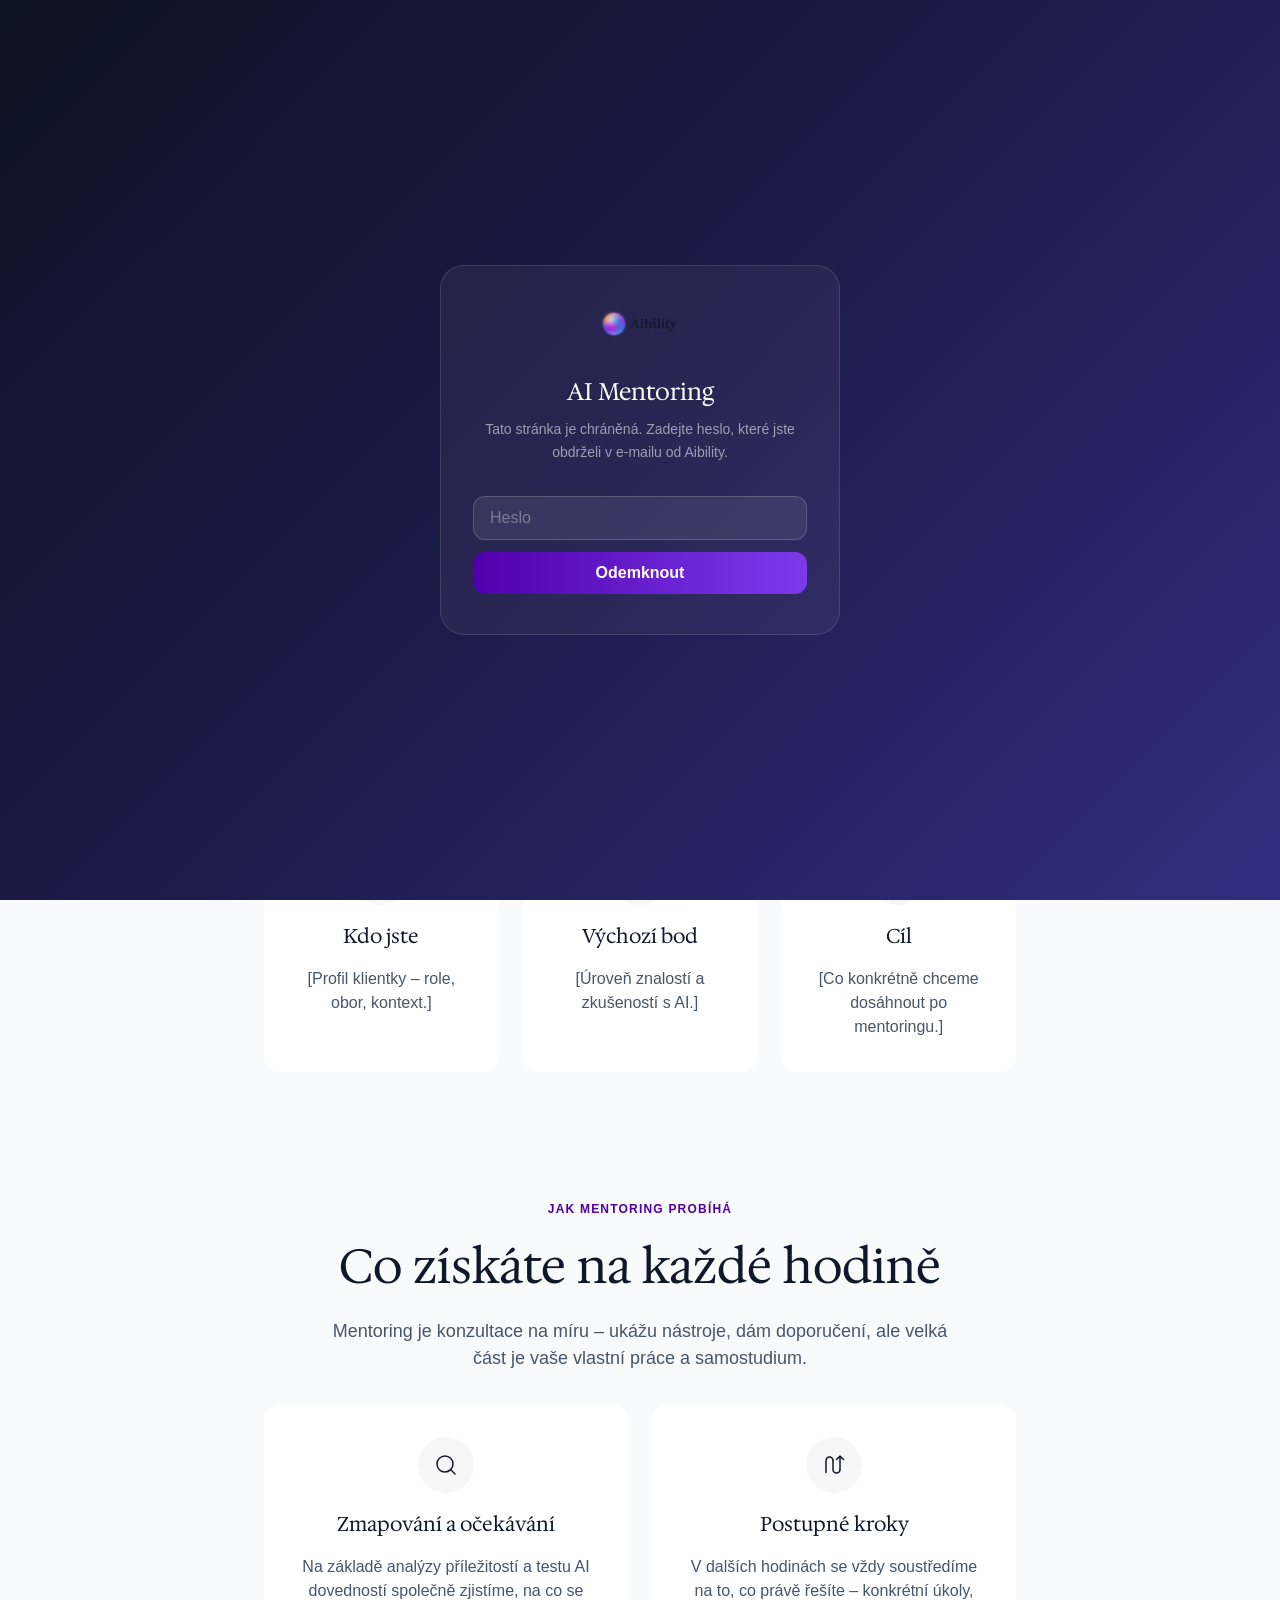
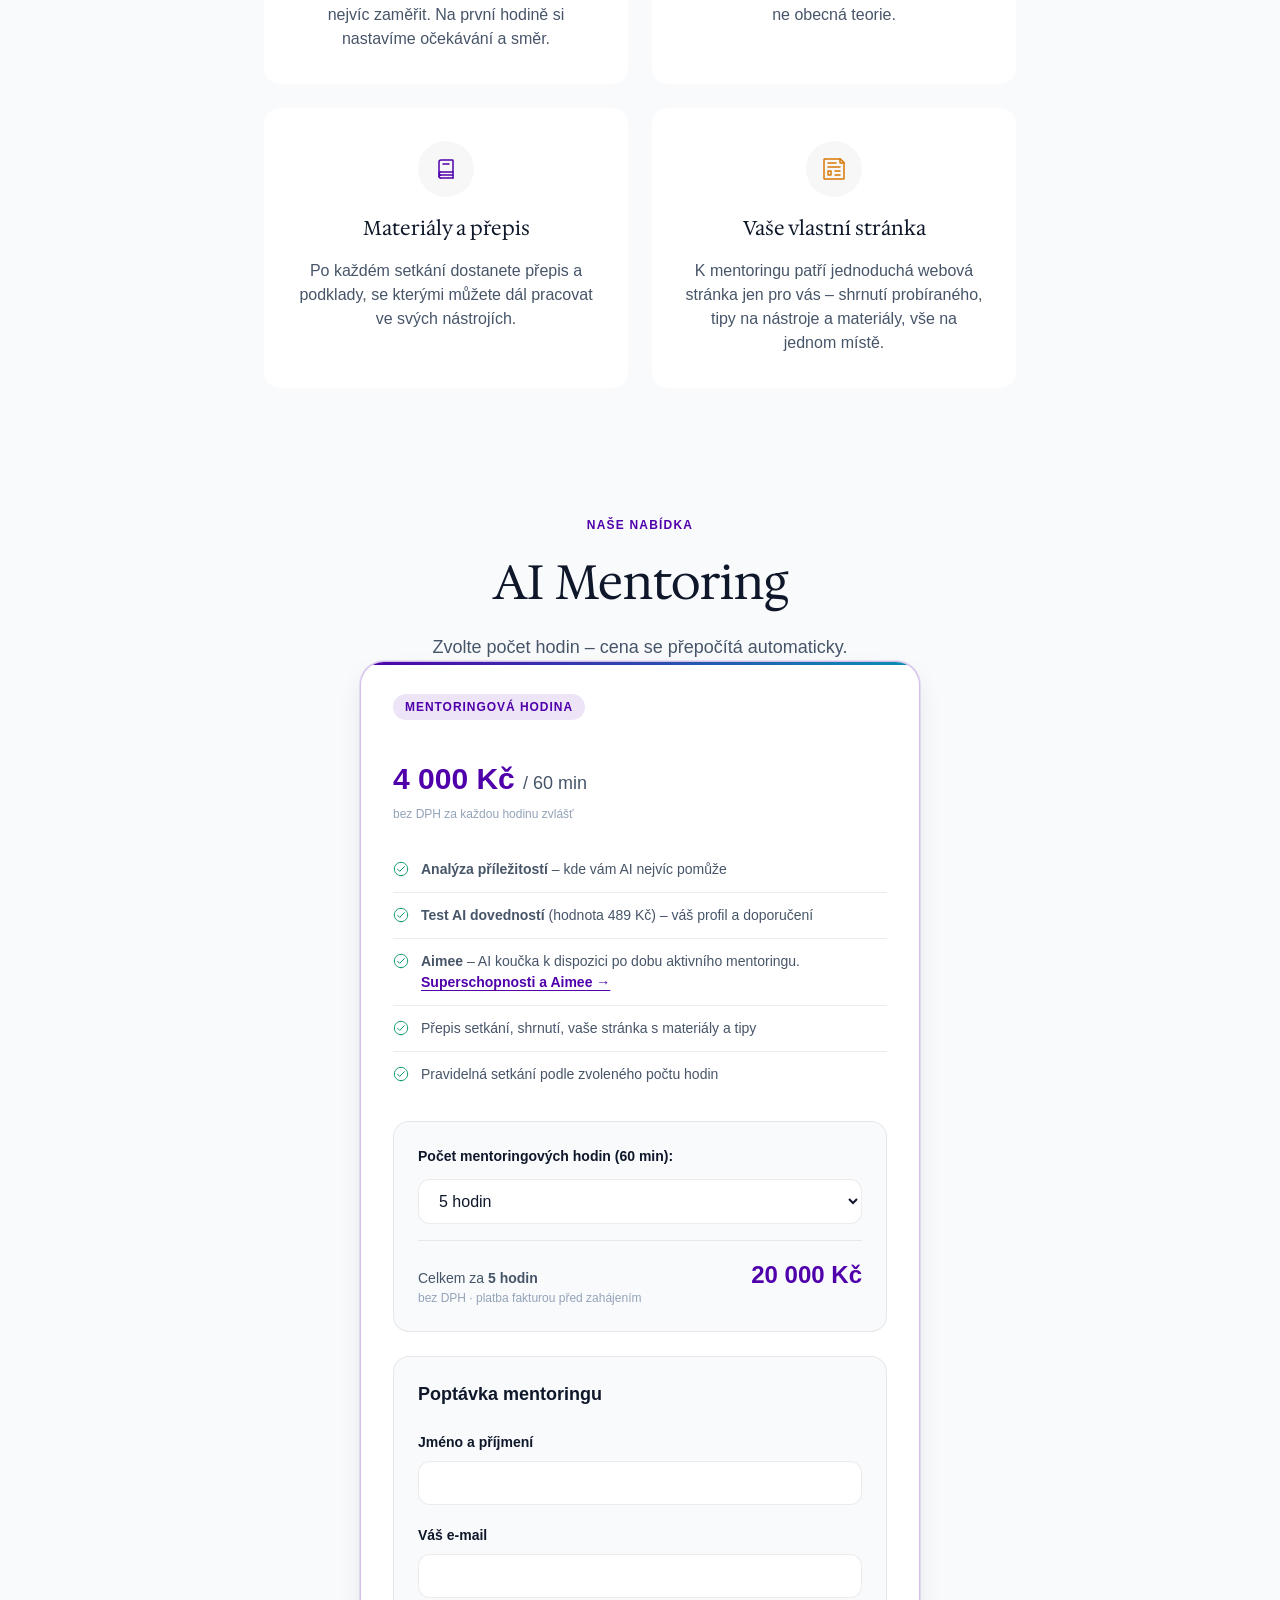
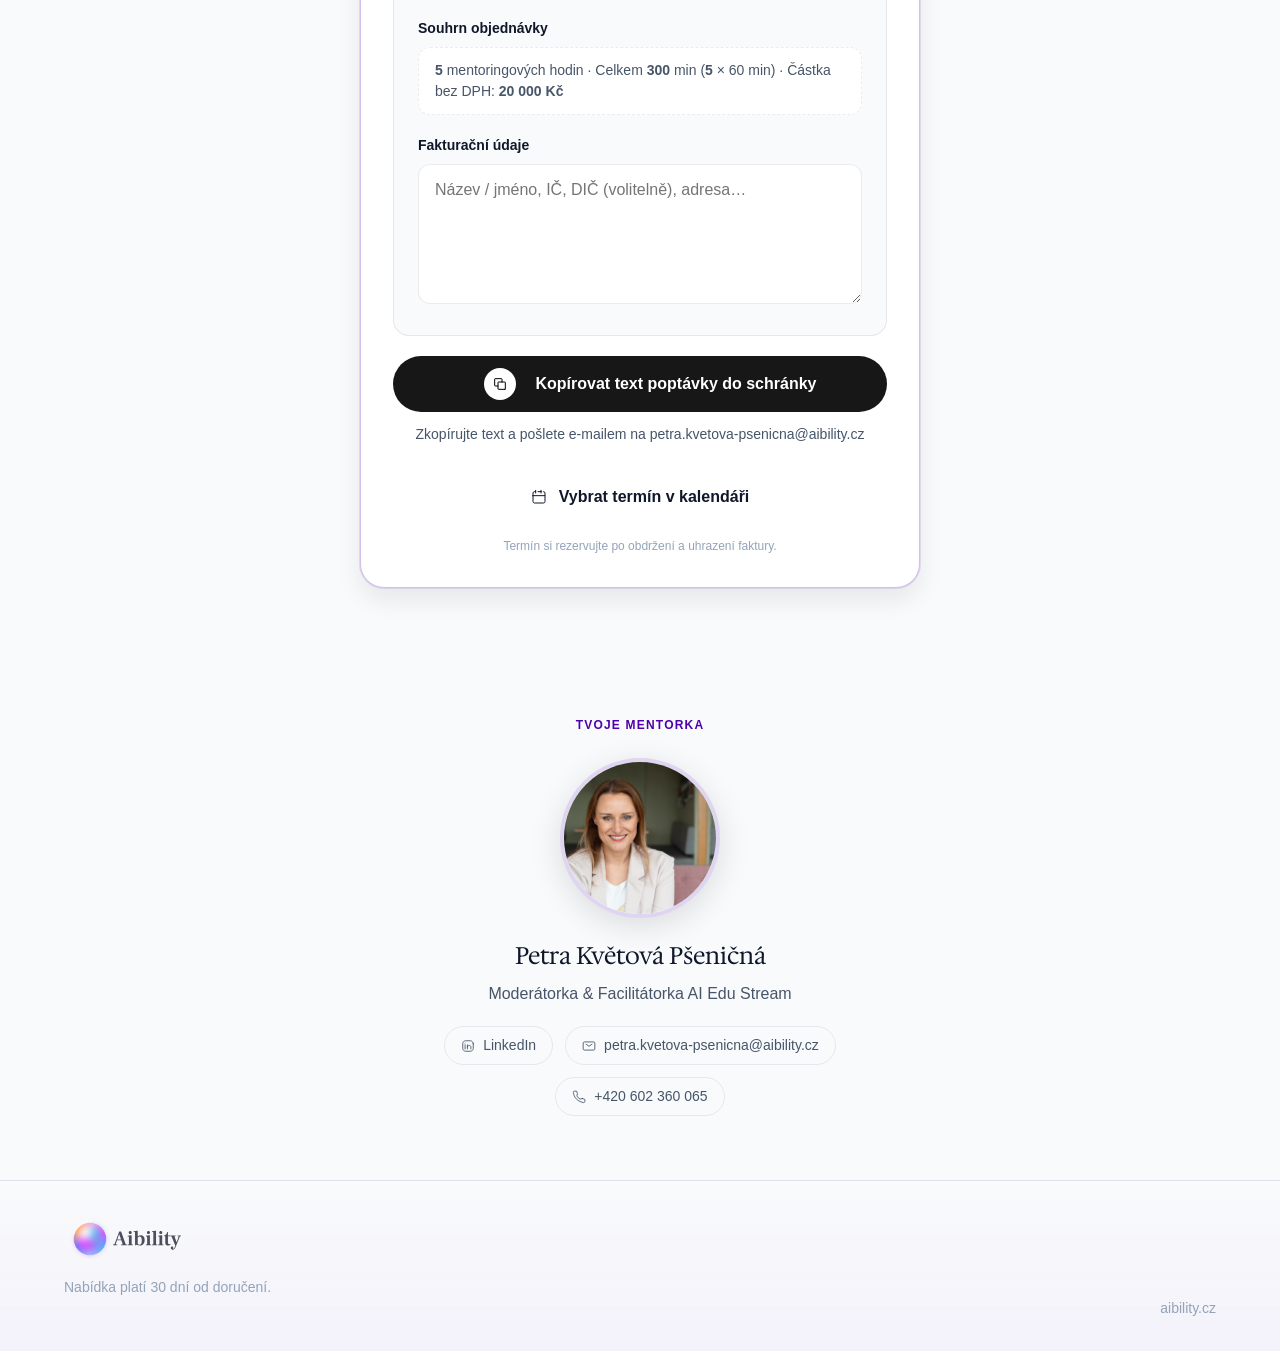
==== vzor/index.html @ eb0f7f32 "nabidka: vzor (test) Made-with: Cursor" ====
<!DOCTYPE html>
<html lang="cs">
<head>
    <meta charset="UTF-8" />
    <meta name="viewport" content="width=device-width, initial-scale=1.0" />
    <!-- ═══════════════════════════════════════════════════════════
         VZOR: Změň níže jméno klientky a popis
         ═══════════════════════════════════════════════════════════ -->
    <title>AI Mentoring – nabídka pro [Jméno klientky] | Aibility</title>
    <meta name="description" content="Osobní nabídka AI mentoringu pro [Jméno klientky] od Aibility." />
    <meta name="robots" content="noindex, nofollow" />
    <meta name="theme-color" content="#0B1221" />

    <link rel="icon" type="image/png" href="favicon.png" sizes="32x32" />
    <link rel="icon" href="favicon.ico" sizes="16x16" />

    <link href="https://fonts.googleapis.com/css2?family=Google+Sans+Flex:wght@400;500;600;700;800&family=Hedvig+Letters+Serif:opsz@12..24&display=swap" rel="stylesheet" media="print" onload="this.media='all'" />
    <noscript>
        <link href="https://fonts.googleapis.com/css2?family=Google+Sans+Flex:wght@400;500;600;700;800&family=Hedvig+Letters+Serif:opsz@12..24&display=swap" rel="stylesheet" />
    </noscript>

    <link rel="stylesheet" href="css/styles.css" />
    <link rel="stylesheet" href="css/iconoir.css" />

    <style>
        /* ── Password overlay ─────────────────────────────────── */
        #password-overlay {
            position: fixed;
            inset: 0;
            z-index: 9999;
            background: linear-gradient(135deg, #0B1221 0%, #1E1B4B 50%, #312E81 100%);
            display: none;
            align-items: center;
            justify-content: center;
            transition: opacity 0.3s ease;
        }
        .pw-box {
            background: rgba(255,255,255,0.05);
            border: 1px solid rgba(255,255,255,0.12);
            border-radius: var(--radius-2xl);
            padding: var(--space-10) var(--space-8);
            max-width: 400px;
            width: 90%;
            text-align: center;
        }
        .pw-logo {
            display: block;
            height: 36px;
            width: auto;
            margin: 0 auto var(--space-8);
            opacity: 0.85;
        }
        .pw-title {
            font-family: var(--font-family-headings);
            font-size: var(--text-2xl);
            color: #fff;
            margin-bottom: var(--space-2);
        }
        .pw-subtitle {
            font-size: var(--text-sm);
            color: rgba(255,255,255,0.55);
            margin-bottom: var(--space-8);
            line-height: var(--leading-relaxed);
        }
        .pw-input {
            width: 100%;
            padding: var(--space-3) var(--space-4);
            border-radius: var(--radius-lg);
            border: 1px solid rgba(255,255,255,0.18);
            background: rgba(255,255,255,0.08);
            color: #fff;
            font-size: var(--text-base);
            font-family: var(--font-family);
            outline: none;
            margin-bottom: var(--space-3);
            box-sizing: border-box;
        }
        .pw-input:focus {
            border-color: rgba(124,58,237,0.7);
            background: rgba(255,255,255,0.11);
        }
        .pw-input::placeholder { color: rgba(255,255,255,0.35); }
        .pw-btn {
            width: 100%;
            padding: var(--space-3) var(--space-4);
            background: linear-gradient(90deg, #5000AB, #7C3AED);
            color: #fff;
            border: none;
            border-radius: var(--radius-lg);
            font-size: var(--text-base);
            font-weight: var(--font-semibold);
            font-family: var(--font-family);
            cursor: pointer;
            transition: opacity 0.2s;
        }
        .pw-btn:hover { opacity: 0.88; }
        .pw-btn:disabled { opacity: 0.5; cursor: not-allowed; }
        .pw-error {
            display: none;
            color: #F87171;
            font-size: var(--text-sm);
            margin-top: var(--space-3);
        }

        /* ── Hero ─────────────────────────────────────────────── */
        .hero--mentoring {
            background: linear-gradient(135deg, #0B1221 0%, #1E1B4B 50%, #312E81 100%);
            padding: var(--space-24) 0 var(--space-16);
            text-align: center;
            position: relative;
            overflow: hidden;
        }
        .hero--mentoring::before {
            content: '';
            position: absolute;
            width: 600px; height: 600px;
            background: radial-gradient(circle, rgba(80,0,171,0.15) 0%, transparent 70%);
            top: -200px; right: -100px;
            pointer-events: none;
        }
        .hero--mentoring::after {
            content: '';
            position: absolute;
            width: 400px; height: 400px;
            background: radial-gradient(circle, rgba(8,145,178,0.1) 0%, transparent 70%);
            bottom: -100px; left: -50px;
            pointer-events: none;
        }
        .hero--mentoring .hero__title {
            color: #fff;
            font-family: var(--font-family-headings);
            font-size: var(--headline-hero);
            line-height: var(--leading-tight);
            margin-bottom: var(--space-4);
        }
        .hero--mentoring .hero__subtitle {
            color: rgba(255,255,255,0.75);
            font-size: var(--text-xl);
            line-height: var(--leading-relaxed);
            max-width: 640px;
            margin: 0 auto var(--space-8);
        }

        /* ── Need card ────────────────────────────────────────── */
        .need-card {
            background: linear-gradient(135deg, rgba(80,0,171,0.06) 0%, rgba(8,145,178,0.06) 100%);
            border: 1px solid rgba(80,0,171,0.15);
            border-left: 4px solid #5000AB;
            border-radius: var(--radius-xl);
            padding: var(--space-6) var(--space-8);
            max-width: 740px;
            margin: 0 auto;
        }
        .need-card p {
            font-size: var(--text-lg);
            color: var(--color-text-secondary);
            line-height: var(--leading-relaxed);
        }

        /* ── Pricing ──────────────────────────────────────────── */
        .pricing-card {
            background: var(--color-bg-card);
            border: 1px solid var(--color-border);
            border-radius: var(--radius-2xl);
            padding: var(--space-8);
            max-width: 560px;
            margin: 0 auto;
            position: relative;
            overflow: hidden;
        }
        .pricing-card::before {
            content: '';
            position: absolute; top: 0; left: 0; right: 0; height: 3px;
            background: linear-gradient(90deg, #5000AB, #0891B2);
        }
        .pricing-card--featured {
            border-color: rgba(80,0,171,0.25);
            box-shadow: 0 0 0 1px rgba(80,0,171,0.1), var(--shadow-lg);
        }
        .pricing-badge {
            display: inline-block;
            font-size: var(--text-xs);
            font-weight: var(--font-semibold);
            text-transform: uppercase;
            letter-spacing: 0.08em;
            color: #5000AB;
            background: rgba(80,0,171,0.10);
            border-radius: var(--radius-full);
            padding: var(--space-1) var(--space-3);
            margin-bottom: var(--space-5);
        }
        .pricing-price-per {
            font-size: var(--text-3xl);
            font-weight: var(--font-extrabold);
            color: #5000AB;
            margin: var(--space-4) 0 var(--space-1);
        }
        .pricing-note {
            font-size: var(--text-xs);
            color: var(--color-text-tertiary);
            margin-bottom: var(--space-6);
        }
        .pricing-list {
            list-style: none;
            margin-bottom: var(--space-6);
        }
        .pricing-list li {
            display: flex;
            align-items: flex-start;
            gap: var(--space-3);
            padding: var(--space-3) 0;
            font-size: var(--text-sm);
            color: var(--color-text-secondary);
            border-bottom: 1px solid var(--color-border);
        }
        .pricing-list li:last-child { border-bottom: none; }
        .pricing-list li i {
            color: #059669;
            flex-shrink: 0;
            margin-top: 2px;
            font-size: 1rem;
        }

        /* ── Hours selector ───────────────────────────────────── */
        .hours-block {
            background: var(--color-bg-secondary);
            border: 1px solid var(--color-border);
            border-radius: var(--radius-xl);
            padding: var(--space-6);
            margin-bottom: var(--space-6);
        }
        .hours-block__label {
            font-size: var(--text-sm);
            font-weight: var(--font-semibold);
            color: var(--color-text-primary);
            margin-bottom: var(--space-3);
            display: block;
        }
        .hours-select {
            width: 100%;
            padding: var(--space-3) var(--space-4);
            border-radius: var(--radius-lg);
            border: 1px solid var(--color-border);
            background: var(--color-bg-card);
            color: var(--color-text-primary);
            font-size: var(--text-base);
            font-family: var(--font-family);
            margin-bottom: var(--space-4);
            cursor: pointer;
        }
        .hours-select:focus { outline: 2px solid #5000AB; outline-offset: 2px; }
        .total-row {
            display: flex;
            justify-content: space-between;
            align-items: baseline;
            border-top: 1px solid var(--color-border);
            padding-top: var(--space-4);
        }
        .total-label {
            font-size: var(--text-sm);
            color: var(--color-text-secondary);
        }
        .total-value {
            font-size: var(--text-2xl);
            font-weight: var(--font-extrabold);
            color: #5000AB;
        }
        .total-note {
            font-size: var(--text-xs);
            color: var(--color-text-tertiary);
            text-align: right;
        }

        /* ── Order steps ──────────────────────────────────────── */
        .order-steps {
            font-size: var(--text-sm);
            color: var(--color-text-secondary);
            line-height: var(--leading-relaxed);
            margin-bottom: var(--space-6);
            padding-left: var(--space-5);
        }
        .order-steps li { margin-bottom: var(--space-2); }

        .pricing-list__text {
            flex: 1;
            min-width: 0;
        }
        .pricing-list__text a {
            color: #5000AB;
            font-weight: var(--font-semibold);
            text-decoration: underline;
            text-underline-offset: 3px;
            white-space: nowrap;
        }
        .pricing-list__text a:hover {
            color: var(--color-accent-primary);
        }
        @media (max-width: 480px) {
            .pricing-list__text a { white-space: normal; }
        }

        /* ── CTA row ──────────────────────────────────────────── */
        .cta-row {
            display: flex;
            flex-direction: column;
            gap: var(--space-3);
        }

        /* ── Mentor ───────────────────────────────────────────── */
        .mentor-wrap {
            max-width: 560px;
            margin: 0 auto;
            text-align: center;
        }
        .mentor-photo {
            display: block;
            width: 160px; height: 160px;
            border-radius: 50%;
            object-fit: cover;
            border: 4px solid rgba(80,0,171,0.15);
            box-shadow: 0 8px 32px rgba(0,0,0,0.12);
            margin: 0 auto var(--space-5);
        }
        .mentor-name {
            font-size: var(--text-2xl);
            color: var(--color-text-primary);
            margin-bottom: var(--space-2);
        }
        .mentor-role {
            font-size: var(--text-base);
            color: var(--color-text-secondary);
            margin-bottom: var(--space-5);
        }
        .mentor-links {
            display: flex;
            flex-wrap: wrap;
            gap: var(--space-3);
            justify-content: center;
        }
        .mentor-link {
            display: inline-flex;
            align-items: center;
            gap: var(--space-2);
            font-size: var(--text-sm);
            color: var(--color-text-secondary);
            text-decoration: none;
            padding: var(--space-2) var(--space-4);
            border: 1px solid var(--color-border);
            border-radius: var(--radius-full);
            transition: border-color 0.2s, color 0.2s;
        }
        .mentor-link:hover {
            border-color: #5000AB;
            color: #5000AB;
        }

        /* ── Hero CTA (čitelný na tmavém pozadí – nebílý text na bílé) ── */
        .btn-hero-nabidka {
            display: inline-flex;
            align-items: center;
            justify-content: center;
            gap: var(--space-2);
            margin-top: var(--space-2);
            padding: 12px 28px 12px 28px;
            min-height: 48px;
            font-weight: var(--font-semibold);
            font-family: var(--font-family);
            font-size: var(--text-base);
            border-radius: var(--radius-full);
            text-decoration: none;
            color: #0B1221 !important;
            background: #fff;
            border: 2px solid rgba(255,255,255,0.95);
            box-shadow: 0 4px 24px rgba(0,0,0,0.15);
            transition: transform var(--transition-base), box-shadow var(--transition-base), background var(--transition-base);
        }
        .btn-hero-nabidka:hover {
            transform: translateY(-2px);
            background: rgba(255,255,255,0.92);
            color: #0B1221 !important;
            box-shadow: 0 8px 28px rgba(0,0,0,0.2);
        }
        .btn-hero-nabidka .btn__icon {
            color: #0B1221;
        }

        .section__description--tight {
            max-width: 42rem;
            margin-left: auto;
            margin-right: auto;
        }
        .section__description--tight a[href^="mailto:"] {
            color: var(--color-accent-primary);
            font-weight: var(--font-semibold);
            text-decoration: underline;
            text-underline-offset: 3px;
            word-break: break-all;
        }

        /* ── Formulář poptávky ────────────────────────────────── */
        .poptavka-form {
            text-align: left;
            margin-bottom: var(--space-6);
        }
        .poptavka-form__inner {
            border: 1px solid var(--color-border);
            border-radius: var(--radius-xl);
            padding: var(--space-6);
            background: var(--color-bg-secondary);
        }
        .poptavka-form__title {
            font-size: var(--text-lg);
            font-weight: var(--font-semibold);
            color: var(--color-text-primary);
            margin: 0 0 var(--space-6) 0;
            padding: 0;
            font-family: var(--font-family);
        }
        .poptavka-field {
            margin-bottom: var(--space-5);
        }
        .poptavka-field:last-of-type { margin-bottom: 0; }
        .poptavka-field label {
            display: block;
            font-size: var(--text-sm);
            font-weight: var(--font-semibold);
            color: var(--color-text-primary);
            margin-bottom: var(--space-2);
        }
        .poptavka-field .poptavka-hint {
            font-size: var(--text-xs);
            font-weight: var(--font-normal);
            color: var(--color-text-tertiary);
            margin-top: var(--space-1);
        }
        .poptavka-field input[type="text"],
        .poptavka-field input[type="email"],
        .poptavka-field textarea {
            width: 100%;
            max-width: 100%;
            box-sizing: border-box;
            padding: var(--space-3) var(--space-4);
            border-radius: var(--radius-lg);
            border: 1px solid var(--color-border);
            background: var(--color-bg-card);
            color: var(--color-text-primary);
            font-size: var(--text-base);
            font-family: var(--font-family);
        }
        .poptavka-field textarea {
            min-height: 140px;
            resize: vertical;
            line-height: var(--leading-relaxed);
        }
        .poptavka-field input:focus,
        .poptavka-field textarea:focus {
            outline: 2px solid rgba(80, 0, 171, 0.35);
            outline-offset: 2px;
        }
        .poptavka-readonly {
            font-size: var(--text-sm);
            color: var(--color-text-secondary);
            padding: var(--space-3) var(--space-4);
            background: var(--color-bg-card);
            border-radius: var(--radius-lg);
            border: 1px dashed var(--color-border);
        }
        .poptavka-status {
            display: none;
            margin-top: var(--space-5);
            padding: var(--space-5);
            border-radius: var(--radius-lg);
            font-size: var(--text-sm);
            line-height: var(--leading-relaxed);
        }
        .poptavka-status--ok {
            display: block;
            background: rgba(5, 150, 105, 0.1);
            border: 1px solid rgba(5, 150, 105, 0.35);
            color: var(--color-text-primary);
        }
        .poptavka-status--err {
            display: block;
            background: rgba(220, 38, 38, 0.08);
            border: 1px solid rgba(220, 38, 38, 0.3);
            color: var(--color-text-primary);
        }
        .poptavka-alt {
            margin-top: var(--space-6);
            padding: var(--space-4);
            border-radius: var(--radius-lg);
            border: 1px solid var(--color-border);
            background: var(--color-bg-secondary);
        }
        .poptavka-alt summary {
            cursor: pointer;
            font-size: var(--text-sm);
            font-weight: var(--font-semibold);
            color: var(--color-text-secondary);
        }
        .poptavka-alt[open] summary {
            margin-bottom: var(--space-4);
        }
        a.poptavka-mailto-btn {
            display: inline-flex;
            align-items: center;
            text-decoration: none;
            box-sizing: border-box;
        }

        /* ── Responsive hero headline ─────────────────────────── */
        @media (min-width: 768px) {
            .hero--mentoring .hero__title {
                font-size: clamp(2rem, 4vw, 3rem);
            }
        }
    </style>
</head>
<body>

<!-- ════════════════════════════════════════════════════════════════
     PASSWORD OVERLAY
     ════════════════════════════════════════════════════════════════ -->
<div id="password-overlay" aria-modal="true" role="dialog" aria-labelledby="pw-title-text">
    <div class="pw-box">
        <img src="assets/logo/Aibility_logo_vector.svg" alt="Aibility" class="pw-logo" />
        <h1 class="pw-title" id="pw-title-text">AI Mentoring</h1>
        <p class="pw-subtitle">Tato stránka je chráněná. Zadejte heslo, které jste obdrželi v&nbsp;e-mailu od Aibility.</p>
        <form id="password-form" novalidate>
            <input
                type="password"
                id="password-input"
                class="pw-input"
                placeholder="Heslo"
                autocomplete="current-password"
                required
            />
            <button type="submit" id="password-btn" class="pw-btn">Odemknout</button>
            <p id="password-error" class="pw-error" role="alert"></p>
        </form>
    </div>
</div>

<a href="#main-content" class="skip-link">Přejít na obsah</a>

<!-- ════════════════════════════════════════════════════════════════
     HEADER – vizuál jako Soňa Schwarzová
     ════════════════════════════════════════════════════════════════ -->
<header class="header" id="header">
    <div class="header__container container">
        <div class="header__left">
            <a href="https://aibility.cz" class="header__logo" target="_blank" rel="noopener" aria-label="Aibility – domovská stránka">
                <img src="assets/logo/Aibility_logo_vector.svg" alt="Aibility" class="header__logo-img" width="120" height="40" fetchpriority="high" />
            </a>
        </div>
        <nav class="header__nav" aria-label="Hlavní navigace">
            <ul class="header__nav-list">
                <li><a href="#potreby" class="header__nav-item">Co řešíme</a></li>
                <li><a href="#prubeh" class="header__nav-item">Průběh</a></li>
                <li><a href="#nabidka" class="header__nav-item">Nabídka</a></li>
                <li><a href="#mentorka" class="header__nav-item">Mentorka</a></li>
            </ul>
        </nav>
    </div>
</header>

<main id="main-content" tabindex="-1">

<!-- ════════════════════════════════════════════════════════════════
     HERO
     ════════════════════════════════════════════════════════════════ -->
<section class="hero--mentoring" id="hero">
    <div class="container" style="position: relative; z-index: 1;">
        <span class="badge badge--dark" style="margin-bottom: var(--space-4); display: inline-flex;">
            <i class="iconoir-calendar"></i>
            <!-- VZOR: Uprav datum → -->Osobní nabídka · [Měsíc Rok]
        </span>
        <!-- VZOR: Nahraď [Jméno klientky] → -->
        <h1 class="hero__title">AI Mentoring<br>pro [Jméno klientky]</h1>
        <!-- VZOR: Krátký claim podle situace klientky → -->
        <p class="hero__subtitle">
            Individuální průvodce světem AI – krok za krokem, vaším tempem, na&nbsp;vašich reálných úkolech.
        </p>
        <a href="#nabidka" class="btn-hero-nabidka">
            <i class="iconoir-arrow-down btn__icon"></i>
            Přejít k&nbsp;nabídce
        </a>
    </div>
</section>

<!-- ════════════════════════════════════════════════════════════════
     CO ŘEŠÍME
     ════════════════════════════════════════════════════════════════ -->
<section class="section" id="potreby">
    <div class="container" style="max-width: 800px;">
        <span class="section__eyebrow">Vaše situace</span>
        <h2 class="section__title">Co řešíme a&nbsp;na co se zaměříme</h2>

        <div class="need-card">
            <!-- VZOR: 2–3 věty o situaci klientky → -->
            <p>
                [Popis situace klientky – kde se nachází, co ji brzdí, proč mentoring dává smysl. 2–3 věty, konkrétně a bez keců.]
            </p>
        </div>

        <div class="cards-grid cards-grid--3" style="margin-top: var(--space-8);">
            <div class="feature-card">
                <div class="feature-card__icon feature-card__icon--purple">
                    <i class="iconoir-user-circle"></i>
                </div>
                <h3 class="feature-card__title">Kdo jste</h3>
                <!-- VZOR: → -->
                <p class="feature-card__description">[Profil klientky – role, obor, kontext.]</p>
            </div>
            <div class="feature-card">
                <div class="feature-card__icon feature-card__icon--teal">
                    <i class="iconoir-sparks"></i>
                </div>
                <h3 class="feature-card__title">Výchozí bod</h3>
                <!-- VZOR: → -->
                <p class="feature-card__description">[Úroveň znalostí a zkušeností s AI.]</p>
            </div>
            <div class="feature-card">
                <div class="feature-card__icon feature-card__icon--pink">
                    <i class="iconoir-target"></i>
                </div>
                <h3 class="feature-card__title">Cíl</h3>
                <!-- VZOR: → -->
                <p class="feature-card__description">[Co konkrétně chceme dosáhnout po mentoringu.]</p>
            </div>
        </div>
    </div>
</section>

<!-- ════════════════════════════════════════════════════════════════
     PRŮBĚH MENTORINGU
     ════════════════════════════════════════════════════════════════ -->
<section class="section" id="prubeh" style="background: var(--color-bg-secondary);">
    <div class="container" style="max-width: 800px;">
        <span class="section__eyebrow">Jak mentoring probíhá</span>
        <h2 class="section__title">Co získáte na každé hodině</h2>
        <p class="section__description">Mentoring je konzultace na míru – ukážu nástroje, dám doporučení, ale velká část je vaše vlastní práce a samostudium.</p>

        <div class="cards-grid cards-grid--2" style="margin-top: var(--space-8);">
            <div class="feature-card">
                <div class="feature-card__icon feature-card__icon--purple">
                    <i class="iconoir-search"></i>
                </div>
                <h3 class="feature-card__title">Zmapování a očekávání</h3>
                <p class="feature-card__description">Na základě analýzy příležitostí a testu AI dovedností společně zjistíme, na co se nejvíc zaměřit. Na první hodině si nastavíme očekávání a směr.</p>
            </div>
            <div class="feature-card">
                <div class="feature-card__icon feature-card__icon--teal">
                    <i class="iconoir-path-arrow"></i>
                </div>
                <h3 class="feature-card__title">Postupné kroky</h3>
                <p class="feature-card__description">V dalších hodinách se vždy soustředíme na to, co právě řešíte – konkrétní úkoly, ne obecná teorie.</p>
            </div>
            <div class="feature-card">
                <div class="feature-card__icon feature-card__icon--pink">
                    <i class="iconoir-book-stack"></i>
                </div>
                <h3 class="feature-card__title">Materiály a přepis</h3>
                <p class="feature-card__description">Po každém setkání dostanete přepis a podklady, se kterými můžete dál pracovat ve svých nástrojích.</p>
            </div>
            <div class="feature-card">
                <div class="feature-card__icon feature-card__icon--yellow">
                    <i class="iconoir-journal-page"></i>
                </div>
                <h3 class="feature-card__title">Vaše vlastní stránka</h3>
                <p class="feature-card__description">K mentoringu patří jednoduchá webová stránka jen pro vás – shrnutí probíraného, tipy na nástroje a materiály, vše na jednom místě.</p>
            </div>
        </div>
    </div>
</section>

<!-- ════════════════════════════════════════════════════════════════
     NABÍDKA – INTERAKTIVNÍ
     ════════════════════════════════════════════════════════════════ -->
<section class="section" id="nabidka">
    <div class="container" style="max-width: 800px;">
        <span class="section__eyebrow">Naše nabídka</span>
        <h2 class="section__title">AI Mentoring</h2>
        <p class="section__description section__description--tight">Zvolte počet hodin – cena se přepočítá automaticky.</p>

        <div class="pricing-card pricing-card--featured">
            <span class="pricing-badge">Mentoringová hodina</span>

            <div class="pricing-price-per">4&nbsp;000&nbsp;Kč <span style="font-size: var(--text-lg); font-weight: var(--font-normal); color: var(--color-text-secondary);">/ 60 min</span></div>
            <p class="pricing-note">bez DPH za každou hodinu zvlášť</p>

            <!-- Benefity -->
            <ul class="pricing-list">
                <li>
                    <i class="iconoir-check-circle"></i>
                    <span><strong>Analýza příležitostí</strong> – kde vám AI nejvíc pomůže</span>
                </li>
                <li>
                    <i class="iconoir-check-circle"></i>
                    <span><strong>Test AI dovedností</strong> (hodnota 489&nbsp;Kč) – váš profil a doporučení</span>
                </li>
                <li>
                    <i class="iconoir-check-circle"></i>
                    <span class="pricing-list__text"><strong>Aimee</strong> – AI koučka k&nbsp;dispozici po dobu aktivního mentoringu. <a href="https://aibility.cz/superpowers" target="_blank" rel="noopener">Superschopnosti a&nbsp;Aimee&nbsp;→</a></span>
                </li>
                <li>
                    <i class="iconoir-check-circle"></i>
                    <span>Přepis setkání, shrnutí, vaše stránka s&nbsp;materiály a tipy</span>
                </li>
                <li>
                    <i class="iconoir-check-circle"></i>
                    <span>Pravidelná setkání podle zvoleného počtu hodin</span>
                </li>
            </ul>

            <!-- Výběr počtu hodin -->
            <div class="hours-block">
                <label class="hours-block__label" for="hodiny-select">Počet mentoringových hodin (60&nbsp;min):</label>
                <select id="hodiny-select" class="hours-select" aria-label="Počet mentoringových hodin">
                    <option value="1">1 hodina</option>
                    <option value="2">2 hodiny</option>
                    <option value="3">3 hodiny</option>
                    <option value="4">4 hodiny</option>
                    <option value="5" selected>5 hodin</option>
                    <option value="6">6 hodin</option>
                    <option value="8">8 hodin</option>
                    <option value="10">10 hodin</option>
                    <option value="12">12 hodin</option>
                </select>
                <div class="total-row">
                    <div>
                        <p class="total-label">Celkem za <strong id="total-hodiny">5&nbsp;hodin</strong></p>
                        <p class="total-note">bez DPH · platba fakturou před zahájením</p>
                    </div>
                    <div id="total-cena" class="total-value">20&nbsp;000&nbsp;Kč</div>
                </div>
            </div>

            <form id="form-poptavka" class="poptavka-form">
                <div class="poptavka-form__inner">
                    <h3 class="poptavka-form__title">Poptávka mentoringu</h3>

                    <div class="poptavka-field">
                        <label for="poptavka-jmeno">Jméno a příjmení</label>
                        <input type="text" id="poptavka-jmeno" name="name" autocomplete="name" maxlength="200" />
                    </div>
                    <div class="poptavka-field">
                        <label for="poptavka-email">Váš e-mail</label>
                        <input type="email" id="poptavka-email" name="email" autocomplete="email" />
                    </div>
                    <div class="poptavka-field">
                        <span style="display:block;font-size:var(--text-sm);font-weight:var(--font-semibold);color:var(--color-text-primary);margin-bottom:var(--space-2);">Souhrn objednávky</span>
                        <div class="poptavka-readonly" id="poptavka-souhrn" aria-live="polite">
                            <strong id="poptavka-souhrn-hodiny">5</strong> <span id="poptavka-souhrn-hodiny-slovo">mentoringových hodin</span> · Celkem <strong id="poptavka-souhrn-minuty">300</strong> min (<strong id="poptavka-souhrn-krat-hodiny">5</strong> × 60 min) · Částka bez DPH: <strong id="poptavka-souhrn-cena">20 000 Kč</strong>
                        </div>
                    </div>
                    <div class="poptavka-field">
                        <label for="poptavka-fakturace">Fakturační údaje</label>
                        <textarea id="poptavka-fakturace" name="billing" placeholder="Název / jméno, IČ, DIČ (volitelně), adresa…" maxlength="4000"></textarea>
                    </div>
                </div>

                <div style="margin-top: var(--space-5);">
                    <button type="button" id="cta-kopiruj" class="btn btn--primary btn--lg" style="width: 100%; justify-content: center; cursor: pointer; border: none;">
                        <i class="iconoir-copy btn__icon" style="margin-right: 4px;"></i>
                        Kopírovat text poptávky do schránky
                    </button>
                    <p style="font-size: var(--text-sm); color: var(--color-text-secondary); margin-top: var(--space-3); text-align: center;">
                        Zkopírujte text a pošlete e-mailem na <a href="mailto:petra.kvetova-psenicna@aibility.cz">petra.kvetova-psenicna@aibility.cz</a>
                    </p>
                </div>

                <div id="poptavka-status" class="poptavka-status" role="status" aria-live="polite"></div>
            </form>

            <div style="margin-top: var(--space-6); text-align: center;">
                <a href="https://calendar.app.google/UAmLdMxEeTVpDtjz5" target="_blank" rel="noopener" class="btn btn--secondary btn--lg">
                    <i class="iconoir-calendar btn__icon" style="margin-right: 4px;"></i>
                    Vybrat termín v kalendáři
                </a>
                <p style="font-size: var(--text-xs); color: var(--color-text-tertiary); margin-top: var(--space-3);">
                    Termín si rezervujte po obdržení a uhrazení faktury.
                </p>
            </div>
    </div>
</section>

<!-- ════════════════════════════════════════════════════════════════
     MENTORKA
     ════════════════════════════════════════════════════════════════ -->
<section class="section" id="mentorka" style="background: var(--color-bg-secondary);">
    <div class="container mentor-wrap">
        <span class="section__eyebrow">TVOJE MENTORKA</span>
        <div style="margin-top: var(--space-6); display: flex; flex-direction: column; align-items: center;">
            <img src="assets/images/mentor_petra.jpg" alt="Petra Květová Pšeničná" class="mentor-photo" />
            <h2 class="mentor-name" style="font-family: var(--font-family-headings);">Petra Květová Pšeničná</h2>
            <p class="mentor-role">Moderátorka &amp;&nbsp;Facilitátorka AI&nbsp;Edu&nbsp;Stream</p>
            <div class="mentor-links">
                <a href="https://www.linkedin.com/in/petra-kv%C4%9Btov%C3%A1-p%C5%A1enicna/" target="_blank" rel="noopener" class="mentor-link">
                    <i class="iconoir-linkedin"></i>
                    LinkedIn
                </a>
                <a href="mailto:petra.kvetova-psenicna@aibility.cz" class="mentor-link">
                    <i class="iconoir-mail"></i>
                    petra.kvetova-psenicna@aibility.cz
                </a>
                <a href="tel:+420602360065" class="mentor-link">
                    <i class="iconoir-phone"></i>
                    +420&nbsp;602&nbsp;360&nbsp;065
                </a>
            </div>
        </div>
    </div>
</section>

</main>

<!-- ════════════════════════════════════════════════════════════════
     FOOTER
     ════════════════════════════════════════════════════════════════ -->
<footer class="footer">
    <div class="container">
        <div class="footer__grid">
            <div>
                <img src="assets/logo/Aibility_logo_vector.svg" alt="Aibility" class="header__logo-img" width="100" height="34" style="opacity: 0.75; height: auto;" />
                <p style="margin-top: var(--space-3); font-size: var(--text-sm); color: var(--color-text-tertiary);">
                    Nabídka platí 30 dní od doručení.
                </p>
            </div>
            <div style="text-align: right;">
                <p style="font-size: var(--text-sm); color: var(--color-text-tertiary);">
                    <a href="https://aibility.cz" target="_blank" rel="noopener">aibility.cz</a>
                </p>
            </div>
        </div>
    </div>
</footer>

<script src="js/main.js"></script>
</body>
</html>
---- vzor/css/styles.css ----
/* ==========================================================================
   Filip DS - Design System Stylesheet
   ========================================================================== */

/* ==========================================================================
   Design Tokens (CSS Custom Properties)
   ========================================================================== */

:root {
    /* Typography - shared across themes */
    --font-family: "Google Sans Flex", sans-serif;
    --font-family-headings: "Hedvig Letters Serif", serif;
    
    /* Font Sizes */
    --text-xs: 0.75rem;      /* 12px */
    --text-sm: 0.875rem;     /* 14px */
    --text-base: 1rem;       /* 16px */
    --text-lg: 1.125rem;     /* 18px */
    --text-xl: 1.25rem;      /* 20px */
    --text-2xl: 1.5rem;      /* 24px */
    --text-3xl: 1.875rem;    /* 30px */
    --text-4xl: 2.25rem;     /* 36px */
    --text-5xl: 3rem;        /* 48px */
    --text-6xl: 3.75rem;     /* 60px */

    /* Responsive headline sizes (rem-based, no vw) */
    --headline-hero: 1.875rem;       /* mobile hero H1 */
    --headline-hero-split: 1.875rem; /* mobile split hero */
    --headline-section: 1.5rem;      /* mobile section H2 */
    --headline-cta: 1.875rem;        /* mobile CTA title */
    --headline-stat: 2rem;           /* mobile stat number */
    
    /* Font Weights */
    --font-normal: 400;
    --font-medium: 500;
    --font-semibold: 600;
    --font-bold: 700;
    --font-extrabold: 800;
    
    /* Line Heights */
    --leading-tight: 1.1;
    --leading-snug: 1.25;
    --leading-normal: 1.5;
    --leading-relaxed: 1.625;
    
    /* Spacing */
    --space-1: 0.25rem;      /* 4px */
    --space-2: 0.5rem;       /* 8px */
    --space-3: 0.75rem;      /* 12px */
    --space-4: 1rem;         /* 16px */
    --space-5: 1.25rem;      /* 20px */
    --space-6: 1.5rem;       /* 24px */
    --space-8: 2rem;         /* 32px */
    --space-10: 2.5rem;      /* 40px */
    --space-12: 3rem;        /* 48px */
    --space-16: 4rem;        /* 64px */
    --space-20: 5rem;        /* 80px */
    --space-24: 6rem;        /* 96px */
    
    /* Border Radius */
    --radius-sm: 0.375rem;   /* 6px */
    --radius-md: 0.5rem;     /* 8px */
    --radius-lg: 0.75rem;    /* 12px */
    --radius-xl: 1rem;       /* 16px */
    --radius-2xl: 1.5rem;    /* 24px */
    --radius-full: 9999px;
    
    /* Transitions */
    --transition-fast: 150ms ease;
    --transition-base: 200ms ease;
    --transition-slow: 300ms ease;
}

/* ==========================================================================
   Dark Theme (Default)
   ========================================================================== */

:root {
    /* Colors - Background */
    --color-bg-primary: #f9fafb;
    --color-bg-secondary: #F8FAFC;
    --color-bg-card: #FFFFFF;
    --color-bg-card-hover: #F1F5F9;
    
    /* Colors - Border */
    --color-border: rgba(15, 23, 42, 0.08);
    --color-border-light: rgba(15, 23, 42, 0.15);
    
    /* Colors - Accent (adjusted for light bg contrast) */
    --color-accent-primary: #5000ab;
    --color-accent-secondary: #0891B2;
    --color-accent-purple: #7C3AED;
    --color-success: #059669;
    --color-warning: #D97706;
    
    /* Colors - Text */
    --color-text-primary: #0F172A;
    --color-text-secondary: #475569;
    --color-text-tertiary: #94A3B8;
    
    /* Shadows (more visible on light) */
    --shadow-sm: 0 1px 2px rgba(0, 0, 0, 0.04);
    --shadow-md: 0 4px 12px rgba(0, 0, 0, 0.06);
    --shadow-lg: 0 12px 24px rgba(0, 0, 0, 0.08);
    --shadow-glow: 0 0 60px rgba(225, 29, 72, 0.12);
    
    /* Theme-specific */
    --hero-overlay-start: rgba(255, 255, 255, 0.85);
    --hero-overlay-end: rgba(248, 250, 252, 0.95);
    --hero-grid-color: rgba(15, 23, 42, 0.04);
    --code-bg: #e5e7eb;
    --btn-secondary-hover-bg: rgba(15, 23, 42, 0.05);
    --quote-small-bg: var(--color-bg-secondary);
    --phone-frame-border: #E2E8F0;
    --icon-bg: #F7F7F7;
}

.feature-card:hover,
.story-card:hover {
    box-shadow: var(--shadow-lg);
}

.component-showcase--bordered {
    background: var(--color-bg-secondary);
}

.accordion__icon {
    background: var(--color-bg-secondary);
}

.phone-mockup__btn {
    background: var(--color-bg-secondary);
}

/* ==========================================================================
   Reset & Base Styles
   ========================================================================== */

*, *::before, *::after {
    box-sizing: border-box;
    margin: 0;
    padding: 0;
}

html {
    font-size: 16px;
    -webkit-font-smoothing: antialiased;
    -moz-osx-font-smoothing: grayscale;
    -webkit-text-size-adjust: 100%;
    text-size-adjust: 100%;
}

body {
    font-family: var(--font-family);
    font-size: var(--text-base);
    line-height: var(--leading-normal);
    color: var(--color-text-primary);
    background-color: var(--color-bg-primary);
    transition: background-color var(--transition-slow), color var(--transition-slow);

}

/* ==========================================================================
   Headings (H1-H6)
   ========================================================================== */

h1, h2, h3, h4, h5, h6 {
    font-family: var(--font-family-headings);
    font-weight: 400;
    font-optical-sizing: auto;
}

/* ==========================================================================
   Skip Link (Accessibility)
   ========================================================================== */

.skip-link {
    position: absolute;
    top: -100px;
    left: 0;
    z-index: 10000;
    padding: var(--space-3) var(--space-4);
    background: var(--color-accent-primary);
    color: var(--color-text-primary);
    text-decoration: none;
    font-weight: var(--font-semibold);
    border-radius: 0 0 var(--radius-md) 0;
    transition: top var(--transition-base);
}

.skip-link:focus {
    top: 0;
    outline: 3px solid var(--color-accent-secondary);
    outline-offset: 2px;
}

/* Smooth theme transition for key elements */
.section,
.hero,
.footer,
.feature-card,
.story-card,
.prompt-card,
.quote,
.accordion__icon,
.btn {
    transition: background-color var(--transition-slow), 
                border-color var(--transition-slow),
                color var(--transition-slow),
                box-shadow var(--transition-slow);
}

img {
    max-width: 100%;
    height: auto;
    display: block;
}

a {
    color: inherit;
    text-decoration: none;
}

button {
    font-family: inherit;
    cursor: pointer;
    border: none;
    background: none;
}

/* ==========================================================================
   Layout
   ========================================================================== */

.container {
    width: 100%;
    max-width: 1200px;
    margin: 0 auto;
    padding: 0 var(--space-6);
}

.section {
    padding: var(--space-16) 0;
}

.section--cta {
    position: relative;
    text-align: center;
    padding: var(--space-20) 0;
    overflow: hidden;
}

/* ==========================================================================
   Section Headers
   ========================================================================== */

.section__eyebrow {
    display: block;
    font-size: var(--text-xs);
    font-weight: var(--font-semibold);
    letter-spacing: 0.1em;
    text-transform: uppercase;
    color: var(--color-accent-primary);
    margin-bottom: var(--space-3);
    text-align: center;
}

.section__eyebrow--center {
    text-align: center;
}

.section__title {
    font-family: var(--font-family-headings);
    font-size: var(--headline-section);
    font-weight: 400;
    font-optical-sizing: auto;
    line-height: var(--leading-normal);
    color: var(--color-text-primary);
    margin-bottom: var(--space-4);
    text-align: center;
}

.section__description {
    font-size: var(--text-lg);
    color: var(--color-text-secondary);
    max-width: 640px;
    margin-left: auto;
    margin-right: auto;
    text-align: center;
}

/* ==========================================================================
   Hero Section
   ========================================================================== */

.hero {
    position: relative;
    min-height: 100vh;
    display: flex;
    flex-direction: column;
    align-items: center;
    justify-content: center;
    text-align: center;
    overflow: hidden;
}

.hero__background {
    position: absolute;
    inset: 0;
    z-index: 0;
}

.hero__image {
    width: 100%;
    height: 100%;
    object-fit: cover;
    opacity: 0.4;
}

.hero__overlay {
    position: absolute;
    inset: 0;
    background: linear-gradient(
        180deg,
        var(--hero-overlay-start) 0%,
        var(--hero-overlay-end) 100%
    );
}

.hero__grid {
    position: absolute;
    inset: 0;
    background-image: 
        linear-gradient(var(--hero-grid-color) 1px, transparent 1px),
        linear-gradient(90deg, var(--hero-grid-color) 1px, transparent 1px);
    background-size: 60px 60px;
}

.hero__content {
    position: relative;
    z-index: 1;
    max-width: 900px;
}

.hero__title {
    font-family: var(--font-family-headings);
    font-size: var(--headline-hero);
    font-weight: 400;
    font-optical-sizing: auto;
    line-height: var(--leading-normal);
    margin-bottom: var(--space-6);
}

.hero__subtitle {
    font-size: var(--text-xl);
    color: var(--color-text-secondary);
    margin-bottom: var(--space-10);
    line-height: var(--leading-relaxed);
}

.hero__buttons {
    display: flex;
    gap: var(--space-4);
    justify-content: center;
    flex-wrap: wrap;
}

.hero__footer {
    position: absolute;
    bottom: var(--space-8);
    left: 0;
    right: 0;
    text-align: center;
}

.hero__label {
    font-size: var(--text-xs);
    letter-spacing: 0.15em;
    color: var(--color-text-tertiary);
}

.text-accent {
    color: var(--color-accent-primary);
}

/* ==========================================================================
   Hero Video Variant
   ========================================================================== */

.hero--video {
    position: relative;
    min-height: 100vh;
    display: flex;
    flex-direction: column;
    padding: var(--space-16) 0 0;
    overflow: hidden;
    background: white;
}

.hero--video .container {
    position: relative;
    display: flex;
    flex-direction: column;
    min-height: 100vh;
    flex: 1;
    height: 100%;
    gap: 0;
}

.hero--video__content {
    position: relative;
    z-index: 1;
    max-width: 900px;
    margin: 0 auto;
    text-align: center;
    padding: var(--space-8) var(--space-6);
    flex-shrink: 0;
    flex: 1;
    display: flex;
    flex-direction: column;
    justify-content: center;
    height: 100%;
}

.hero--video__content .hero__title {
    font-family: var(--font-family-headings);
    font-size: var(--headline-hero);
    font-weight: 400;
    font-optical-sizing: auto;
    line-height: var(--leading-normal);
    margin-bottom: var(--space-6);
    color: var(--color-text-primary);
}

.hero--video__content .hero__subtitle {
    font-size: var(--text-xl);
    color: var(--color-text-secondary);
    margin-bottom: var(--space-10);
    line-height: var(--leading-relaxed);
}

.hero--video__content .hero__buttons {
    display: flex;
    gap: var(--space-4);
    justify-content: center;
    flex-wrap: wrap;
}

.hero--video__media {
    position: static;
    bottom: 0;
    right: 0;
    width: 100%;
    z-index: 0;
    margin: 0;
    padding: 0;
    height: fit-content;
}

.hero--video__video-wrapper {
    position: relative;
    width: 100%;
    max-width: 1200px;
    margin: 0 auto;
    border-radius: var(--radius-xl);
    overflow: hidden;
    background: var(--color-bg-card);
}

.hero--video__video {
    width: 100%;
    height: auto;
    display: block;
    object-fit: cover;
}

/* Responsive adjustments for video hero */
@media (max-width: 768px) {
    .hero--video {
        padding: var(--space-12) 0 0;
    }
    
    .hero--video__content {
        padding: var(--space-6) var(--space-4);
    }
    
    .hero--video__content .hero__title {
        margin-bottom: var(--space-4);
    }
    
    .hero--video__content .hero__subtitle {
        font-size: var(--text-lg);
        margin-bottom: var(--space-8);
    }
    
    .hero--video__content .hero__buttons {
        flex-direction: column;
        align-items: center;
    }
    
    .hero--video__video-wrapper {
        border-radius: var(--radius-lg);
    }
}

@media (max-width: 480px) {
    .hero--video {
        min-height: 100vh;
        padding: var(--space-8) 0 0;
    }
    
    .hero--video__content {
        padding: var(--space-4) var(--space-4);
    }
    
    /* font-size stays rem-based via --headline-hero */
    
    .hero--video__content .hero__subtitle {
        font-size: var(--text-base);
    }
}

/* ==========================================================================
   Hero Split Variant
   ========================================================================== */

.hero--split {
    position: relative;
    min-height: 0;
    max-height: 480px;
    max-width: 1200px;
    margin: 0 auto;
    border-radius: 40px;
    display: flex;
    flex-direction: column;
    overflow: hidden;
}

.hero--split__video {
    position: absolute;
    inset: 0;
    z-index: 0;
    width: 100%;
    height: 100%;
    object-fit: cover;
}

.hero--split__container {
    position: relative;
    z-index: 1;
    width: 100%;
    max-width: 1440px;
    margin: 0 auto;
    padding: var(--space-12) var(--space-12);
    display: grid;
    grid-template-columns: 1fr;
    gap: var(--space-8);
    align-items: center;
    min-height: 100%;
}

.hero--split__content {
    text-align: left;
    color: #FFFFFF;
    max-width: 560px;
}

.hero--split__content .hero__title {
    font-family: var(--font-family-headings);
    font-weight: 400;
    font-optical-sizing: auto;
    color: #FFFFFF;
    font-size: var(--headline-hero-split);
    line-height: var(--leading-normal);
    margin-bottom: var(--space-4);
}

.hero--split__content .hero__subtitle {
    color: rgba(255, 255, 255, 0.9);
    font-size: var(--text-lg);
    margin-bottom: var(--space-8);
    line-height: var(--leading-relaxed);
}

.hero--split__content .hero__buttons {
    justify-content: flex-start;
    gap: var(--space-4);
}

.hero--split__content .btn--ghost {
    color: #FFFFFF;
    padding: var(--space-4) var(--space-8);
    text-decoration: underline;
    text-decoration-thickness: 1px;
    text-underline-offset: 4px;
    text-decoration-color: #FFFFFF;
}

.hero--split__content .btn--ghost:hover {
    opacity: 0.8;
}

.hero--split__content .btn--ghost .btn__icon {
    flex-shrink: 0;
}

.hero--split__content .btn--ghost-cyan,
.hero--split__content .btn--ghost.btn--ghost-cyan {
    color: #FFFFFF;
    text-decoration: underline;
    text-decoration-thickness: 1px;
    text-underline-offset: 4px;
    text-decoration-color: #FFFFFF !important;
}

.hero--split__image-card {
    display: none;
    position: relative;
    width: 100%;
    max-width: 400px;
    aspect-ratio: 9 / 16;
    border-radius: 40px;
    overflow: hidden;
    background: #FFFFFF;
    box-shadow: 0 25px 80px rgba(0, 0, 0, 0.4);
    transform: rotate(4deg);
    margin-left: auto;
}

.hero--split__image-card img {
    width: 100%;
    height: 100%;
    object-fit: cover;
    display: block;
}

/* Responsive Design for Hero Split */
@media (max-width: 1024px) {
    .hero--split__container {
        grid-template-columns: 1fr;
        gap: var(--space-8);
        padding: var(--space-12) var(--space-4);
    }
    
    .hero--split__content {
        text-align: center;
    }
    
    .hero--split__content .hero__buttons {
        justify-content: center;
    }
    
    .hero--split__image-card {
        max-width: 400px;
        margin: 0 auto;
        transform: rotate(0deg);
    }
}

@media (max-width: 768px) {
    .hero--split__container {
        padding: var(--space-8) var(--space-4);
    }
    
    .hero--split__image-card {
        max-width: 100%;
        aspect-ratio: 4 / 3;
    }
}

/* ==========================================================================
   Typography
   ========================================================================== */

.heading-h1 {
    font-family: var(--font-family-headings);
    font-size: var(--headline-hero);
    font-weight: 400;
    font-optical-sizing: auto;
    line-height: var(--leading-normal);
    color: var(--color-text-primary);
}

.heading-h2 {
    font-family: var(--font-family-headings);
    font-size: var(--text-4xl);
    font-weight: 400;
    font-optical-sizing: auto;
    line-height: var(--leading-normal);
    color: var(--color-text-primary);
}

.heading-h3 {
    font-family: var(--font-family-headings);
    font-size: var(--text-2xl);
    font-weight: 400;
    font-optical-sizing: auto;
    line-height: var(--leading-normal);
    color: var(--color-text-primary);
}

.heading-h4 {
    font-family: var(--font-family-headings);
    font-size: var(--text-xl);
    font-weight: 400;
    font-optical-sizing: auto;
    line-height: var(--leading-normal);
    color: var(--color-text-primary);
}

.heading-h5 {
    font-family: var(--font-family-headings);
    font-size: var(--text-lg);
    font-weight: 400;
    font-optical-sizing: auto;
    line-height: var(--leading-normal);
    color: var(--color-text-primary);
}

.heading-h6 {
    font-family: var(--font-family-headings);
    font-size: var(--text-sm);
    font-weight: 400;
    font-optical-sizing: auto;
    letter-spacing: 0.05em;
    text-transform: uppercase;
    color: var(--color-accent-primary);
}

.text-lead {
    font-size: var(--text-xl);
    line-height: var(--leading-relaxed);
    color: var(--color-text-secondary);
}

.text-body {
    font-size: var(--text-base);
    line-height: var(--leading-relaxed);
    color: var(--color-text-secondary);
}

.text-small {
    font-size: var(--text-sm);
    line-height: var(--leading-normal);
    color: var(--color-text-tertiary);
}

/* ==========================================================================
   Component Showcase
   ========================================================================== */

.component-showcase {
    margin-top: var(--space-12);
}

.component-showcase--bordered {
    border: 1px solid var(--color-border);
    border-radius: var(--radius-xl);
    padding: var(--space-8);
    margin-top: var(--space-8);
}

.showcase-block {
    padding: var(--space-6) 0;
    border-bottom: 1px solid var(--color-border);
}

.showcase-block:last-child {
    border-bottom: none;
}

.showcase-label {
    display: block;
    font-size: var(--text-xs);
    font-weight: var(--font-medium);
    letter-spacing: 0.05em;
    color: var(--color-text-tertiary);
    margin-bottom: var(--space-3);
}

/* ==========================================================================
   Quotes
   ========================================================================== */

.quote {
    position: relative;
    padding: var(--space-8);
    border: 1px solid transparent;
    border-radius: var(--radius-xl);
    margin-top: var(--space-6);
}

.quote--large {
    display: flex;
    flex-direction: column;
    align-items: center;
    text-align: center;
    gap: var(--space-12);
    padding: var(--space-10);
    transition: opacity var(--transition-base);
}

.quote--large:hover {
    opacity: 0.8;
}

.quote__quote-section {
    display: flex;
    flex-direction: column;
    align-items: center;
    gap: var(--space-2);
}

.quote__mark {
    font-size: var(--text-6xl);
    font-weight: var(--font-bold);
    color: var(--color-text-primary);
    margin: 0;
    line-height: 1;
}

.quote__text--large {
    font-size: var(--text-2xl);
    font-weight: var(--font-normal);
    font-style: normal;
    line-height: var(--leading-relaxed);
    color: var(--color-text-primary);
    margin: 0;
    max-width: 100%;
}

@media (min-width: 768px) {
    .quote__text--large {
        font-size: var(--text-4xl);
    }
}

.quote__author-section {
    display: flex;
    flex-direction: column;
    align-items: center;
    gap: var(--space-4);
}

.quote__avatar--large {
    position: relative;
    width: 64px;
    height: 64px;
    background: var(--color-bg-card) !important;
    border-radius: var(--radius-full);
    display: flex;
    align-items: center;
    justify-content: center;
    z-index: 2;
}

.quote__author-info--large {
    display: flex;
    flex-direction: column;
    align-items: center;
    gap: 0;
}

.quote__name--large {
    font-size: var(--text-base);
    font-weight: var(--font-normal);
    color: var(--color-text-primary);
}

.quote__title--large {
    font-size: var(--text-sm);
    color: var(--color-text-tertiary);
}

.quote--small {
    display: flex;
    flex-direction: column;
    justify-content: space-between;
    gap: var(--space-4);
    padding: var(--space-8);
    background: var(--color-bg-card);
    border: 1px solid transparent;
    border-radius: var(--radius-2xl);
    transition: background-color var(--transition-base);
}

.quote__content {
    display: flex;
    flex-direction: column;
    gap: var(--space-8);
}

.quote__header {
    display: flex;
    flex-direction: row;
    align-items: center;
    justify-content: space-between;
}

.quote__body {
    display: flex;
    flex-direction: column;
    gap: var(--space-6);
}

.quote__icon {
    color: var(--color-accent-primary);
    margin-bottom: var(--space-4);
}

.quote__icon--small {
    color: var(--color-accent-secondary);
}

.quote__text {
    font-size: var(--text-2xl);
    font-weight: var(--font-medium);
    font-style: italic;
    line-height: var(--leading-relaxed);
    color: var(--color-text-primary);
    margin-bottom: var(--space-6);
}

.quote--large .quote__text {
    margin-bottom: 0;
}

.quote__text--small {
    font-size: var(--text-lg);
    margin-bottom: 0;
    font-style: normal;
}

.quote__text--small p {
    margin: 0;
    color: var(--color-text-primary);
    line-height: var(--leading-relaxed);
}

.quote__author {
    display: flex;
    align-items: center;
    gap: var(--space-3);
}

.quote__avatar {
    width: 48px;
    height: 48px;
    border-radius: var(--radius-full);
    background: linear-gradient(135deg, var(--color-accent-primary), #9F1239);
    display: flex;
    align-items: center;
    justify-content: center;
    font-size: var(--text-sm);
    font-weight: var(--font-semibold);
    color: var(--color-text-primary);
}

.quote__avatar--small {
    position: relative;
    width: 48px;
    height: 48px;
    background: var(--color-bg-secondary);
    z-index: 2;
}

.quote__avatar-ring {
    position: absolute;
    inset: 0;
    z-index: 2;
    border-radius: var(--radius-full);
}


.quote__avatar-initials {
    position: relative;
    z-index: 1;
    font-size: var(--text-xs);
    font-weight: var(--font-semibold);
    color: var(--color-text-secondary);
    font-family: var(--font-family);
}

.quote__info {
    display: flex;
    flex-direction: column;
}

.quote__name {
    font-size: var(--text-base);
    font-weight: var(--font-semibold);
    color: var(--color-text-primary);
}

.quote__title {
    font-size: var(--text-sm);
    color: var(--color-text-tertiary);
}

.quote__cite {
    font-size: var(--text-sm);
    font-style: normal;
    color: var(--color-text-tertiary);
}

.quote__footer {
    display: flex;
    flex-direction: column;
}

.quote__separator {
    margin: 0;
    margin-bottom: var(--space-4);
    color: var(--color-text-tertiary);
    font-size: var(--text-base);
}

.quote__author-info {
    display: flex;
    flex-direction: column;
    gap: var(--space-2);
}

.quote__name--small {
    font-size: var(--text-base);
    font-weight: var(--font-normal);
    color: var(--color-text-primary);
}

.quote__affiliation {
    font-size: var(--text-sm);
    color: var(--color-text-tertiary);
}

/* ==========================================================================
   Lists
   ========================================================================== */

.lists-grid {
    display: grid;
    grid-template-columns: repeat(2, 1fr);
    gap: var(--space-16);
    margin-top: var(--space-6);
}

.list {
    list-style: none;
    display: flex;
    flex-direction: column;
    gap: var(--space-4);
}

.list--small {
    gap: var(--space-3);
}

.list__item {
    display: flex;
    align-items: center;
    gap: var(--space-3);
    font-size: var(--text-base);
    font-weight: var(--font-medium);
    color: var(--color-text-primary);
}

.list--small .list__item {
    font-size: var(--text-sm);
    color: var(--color-text-secondary);
}

.list--check .list__icon {
    color: var(--color-success);
    flex-shrink: 0;
}

.list--check .list__icon[class*="iconoir-"] {
    font-size: 20px;
    display: inline-block;
}

.list--check.list--small .list__icon[class*="iconoir-"] {
    font-size: 16px;
}

.list--bullet .list__bullet {
    width: 8px;
    height: 8px;
    border-radius: var(--radius-full);
    background: var(--color-accent-primary);
    flex-shrink: 0;
}

/* ==========================================================================
   Buttons
   ========================================================================== */

.btn {
    display: inline-flex;
    align-items: center;
    justify-content: center;
    gap: var(--space-2);
    font-weight: var(--font-semibold);
    border-radius: var(--radius-full);
    transition: all var(--transition-base);
    white-space: nowrap;
    min-height: 48px; /* Minimum touch target size for accessibility */
}

.btn__icon {
    flex-shrink: 0;
}

/* Iconoir icon support for buttons */
.btn__icon[class*="iconoir-"] {
    display: inline-block;
    font-size: 1em;
}

.btn--primary .btn__icon[class*="iconoir-"] {
    color: #000000;
    font-size: 16px;
}

.btn--secondary-alt .btn__icon[class*="iconoir-"] {
    color: #FFFFFF;
    font-size: 16px;
}

/* Primary Button - Modern Style */
.btn--primary {
    background: #171717;
    color: #FFFFFF;
    border: none;
    border-radius: var(--radius-full);
    padding: 8px 8px 8px 24px;
    gap: 16px;
    will-change: transform;
}

.btn--primary:hover {
    transform: translateY(-2px);
    box-shadow: 0 4px 20px rgba(23, 23, 23, 0.2);
}

.btn--primary .btn__icon {
    width: 32px;
    height: 32px;
    border-radius: 50%;
    background: #FFFFFF;
    display: flex;
    align-items: center;
    justify-content: center;
    flex-shrink: 0;
}

.btn--primary .btn__icon svg {
    color: #000000;
    width: 16px;
    height: 16px;
}

/* Primary Button - Size Overrides */
.btn--primary.btn--lg {
    padding: 12px 12px 12px 32px;
}

.btn--primary.btn--md {
    padding: 10px 10px 10px 28px;
}

.btn--primary.btn--sm {
    padding: 8px 8px 8px 24px;
}

/* Secondary Button */
.btn--secondary {
    background: #FFFFFF;
    color: var(--color-text-primary);
}

.btn--secondary:hover {
    transform: translateY(-2px);
    background: rgba(23, 23, 23, 0.10);
}

/* Ghost Button */
.btn--ghost {
    background: transparent;
    color: var(--color-text-primary);
    padding: 0;
    text-decoration: underline;
    text-decoration-thickness: 1px;
    text-underline-offset: 4px;
    text-decoration-color: currentColor;
    transition: opacity var(--transition-base);
}

.btn--ghost:hover {
    opacity: 0.7;
}

.btn--ghost {
    text-decoration-color: #171717;
}


.btn--ghost-cyan {
    color: var(--color-text-primary);
    text-decoration-color: var(--color-accent-secondary);
}

.btn--ghost-cyan:hover {
    opacity: 0.7;
}

/* Primary Button - Classic Style (Alternative) */
.btn--primary-alt {
    background: #171717;
    color: #FFFFFF;
    border: none;
}

.btn--primary-alt:hover {
    transform: translateY(-2px);
    box-shadow: 0 4px 20px rgba(23, 23, 23, 0.2);
}

/* Alternative Secondary Button - Modern Style */
.btn--secondary-alt {
    background: #FFFFFF;
    color: var(--color-text-primary);
    border: none;
    border-radius: var(--radius-full);
    padding: 8px 8px 8px 24px;
    gap: 16px;
    will-change: transform;
}

.btn--secondary-alt:hover {
    transform: translateY(-2px);
    background: rgba(23, 23, 23, 0.10);
}

.btn--secondary-alt .btn__icon {
    width: 32px;
    height: 32px;
    border-radius: 50%;
    background: #171717;
    display: flex;
    align-items: center;
    justify-content: center;
    flex-shrink: 0;
}

.btn--secondary-alt .btn__icon svg {
    color: #FFFFFF;
    width: 16px;
    height: 16px;
}

/* Alternative Secondary Button - Size Overrides */
.btn--secondary-alt.btn--lg {
    padding: 12px 12px 12px 32px;
}

.btn--secondary-alt.btn--md {
    padding: 10px 10px 10px 28px;
}

.btn--secondary-alt.btn--sm {
    padding: 8px 8px 8px 24px;
}

/* Button Sizes */
.btn--lg {
    padding: var(--space-4) var(--space-8);
    font-size: var(--text-base);
}

.btn--md {
    padding: var(--space-3) var(--space-6);
    font-size: var(--text-sm);
}

.btn--sm {
    padding: var(--space-2) var(--space-5);
    font-size: var(--text-sm);
    min-height: 48px; /* Ensure small buttons still meet touch target requirement */
}

.buttons-row {
    display: flex;
    flex-wrap: wrap;
    align-items: center;
    gap: var(--space-4);
    margin-bottom: var(--space-8);
}

.buttons-row:last-child {
    margin-bottom: 0;
}

/* ==========================================================================
   Cards
   ========================================================================== */

.cards-grid {
    display: grid;
    gap: var(--space-6);
    margin-top: var(--space-8);
}

.cards-grid--3 {
    grid-template-columns: repeat(3, 1fr);
}

.cards-grid--2 {
    grid-template-columns: repeat(2, 1fr);
}

.cards-grid--2:has(.feature-card--alt) {
    padding-left: 200px;
    padding-right: 200px;
    gap: var(--space-16);
}

/* Feature Card */
.feature-card {
    padding: var(--space-8);
    border: 1px solid transparent;
    border-radius: var(--radius-xl);
    transition: all var(--transition-base);
    background: var(--color-bg-card);
    display: flex;
    flex-direction: column;
    gap: var(--space-4);
    align-items: center;
    justify-content: flex-start;
    text-align: center;
}

.feature-card:hover {
    border-color: var(--color-border-light);
    background: var(--btn-secondary-hover-bg);
}

.feature-card__icon {
    width: auto;
    height: auto;
    min-width: 56px;
    min-height: 56px;
    border-radius: 100%;
    display: flex;
    align-items: center;
    justify-content: center;
    padding: var(--space-3);
    background-color: var(--icon-bg);
}

.feature-card__icon svg {
    width: 24px;
    height: 24px;
}

.feature-card__icon [class*="iconoir-"] {
    font-size: 24px;
    display: inline-block;
    line-height: 1;
    width: 24px;
    height: 24px;
}

.feature-card__icon--pink {
    color: var(--color-accent-primary);
}

.feature-card__icon--blue {
    color: var(--color-accent-secondary);
}

.feature-card__icon--yellow {
    color: var(--color-warning);
}

.feature-card__title {
    font-size: var(--text-xl);
    font-weight: var(--font-medium);
    margin-bottom: 0;
}

.feature-card__description {
    font-size: var(--text-base);
    color: var(--color-text-secondary);
    line-height: var(--leading-normal);
}

/* Feature Card Alternative */
.feature-card--alt {
    padding: 0;
    background: transparent;
    border: none;
    transition: none !important;
}

.feature-card--alt:hover {
    background: transparent !important;
    border: none !important;
    transform: none !important;
    box-shadow: none !important;
}

.feature-card--alt:hover {
    box-shadow: none !important;
}

.feature-card--alt .feature-card__icon {
    background-color: #FFFFFF;
}

.feature-card--alt .feature-card__title {
    font-size: var(--text-2xl);
}

.feature-card--alt .feature-card__description {
    font-size: var(--text-lg);
    line-height: var(--leading-normal);
}

/* Feature Card with Button */
.feature-card__button {
    margin-top: auto;
    align-self: flex-start;
}

.feature-card--alt .feature-card__button {
    margin-top: var(--space-4);
}

/* Story Card */
.story-card {
    padding: var(--space-6);
    border: 1px solid transparent;
    border-radius: var(--radius-xl);
    background: var(--color-bg-card);
}

.story-card__header {
    display: flex;
    align-items: flex-start;
    gap: var(--space-4);
    margin-bottom: var(--space-4);
}

.story-card__icon {
    width: 48px;
    height: 48px;
    border-radius: var(--radius-lg);
    display: flex;
    align-items: center;
    justify-content: center;
    flex-shrink: 0;
}

.story-card__icon [class*="iconoir-"] {
    font-size: 24px;
    display: inline-block;
    line-height: 1;
}

.story-card__icon--teal {
    background: rgba(20, 184, 166, 0.2);
    color: #14B8A6;
}

.story-card__icon--purple {
    background: rgba(139, 92, 246, 0.2);
    color: var(--color-accent-purple);
}

.story-card__info {
    flex: 1;
}

.story-card__title {
    font-size: var(--text-lg);
    font-weight: var(--font-medium);
    margin-bottom: var(--space-1);
}

.story-card__category {
    font-size: var(--text-sm);
    color: var(--color-text-tertiary);
}

.story-card__description {
    font-size: var(--text-base);
    color: var(--color-text-secondary);
    line-height: var(--leading-normal);
    margin-bottom: var(--space-4);
}

.story-card__metric {
    display: flex;
    align-items: center;
    gap: var(--space-2);
    font-size: var(--text-sm);
    font-weight: var(--font-medium);
    color: var(--color-accent-primary);
}

/* ==========================================================================
   Blog Cards
   ========================================================================== */

.blog-card {
    display: inline-block;
    width: 100%;
    max-width: 400px;
    text-decoration: none;
    color: inherit;
    transition: all var(--transition-base);
}

.blog-card__inner {
    background: var(--color-bg-card);
    border: 1px solid transparent;
    border-radius: var(--radius-2xl);
    padding: var(--space-8);
    box-shadow: none;
    transition: box-shadow var(--transition-slow) ease, border-color var(--transition-base);
    display: flex;
    flex-direction: column;
    height: 100%;
}

.blog-card:hover .blog-card__inner {
    border-color: var(--color-border-light);
    box-shadow: var(--shadow-lg);
    background: var(--btn-secondary-hover-bg);
}

.blog-card__image-container {
    overflow: hidden;
    border-radius: var(--radius-xl) var(--radius-xl) 0 0;
    margin: calc(var(--space-8) * -1) calc(var(--space-8) * -1) var(--space-6);
    height: 200px;
}

.blog-card__image {
    width: 100%;
    height: 100%;
    display: block;
    object-fit: cover;
}

.blog-card__read-time {
    font-size: var(--text-sm);
    color: var(--color-text-tertiary);
    margin-bottom: var(--space-4);
}

.blog-card__title {
    font-size: var(--text-lg);
    font-weight: var(--font-medium);
    color: var(--color-text-primary);
    margin-bottom: var(--space-4);
    line-height: var(--leading-normal);
}

.blog-card__description {
    font-size: var(--text-base);
    color: var(--color-text-secondary);
    line-height: var(--leading-normal);
    margin-bottom: var(--space-6);
    min-height: 72px; /* Fixed height for consistent card layout - 3 lines */
    display: -webkit-box;
    -webkit-line-clamp: 3;
    line-clamp: 3;
    -webkit-box-orient: vertical;
    overflow: hidden;
}

.blog-card__button {
    margin-top: auto;
    align-self: flex-start;
}

/* ==========================================================================
   Prompt Cards
   ========================================================================== */

.prompts-grid {
    display: grid;
    gap: var(--space-6);
    margin-top: var(--space-6);
}

.prompts-grid--2 {
    grid-template-columns: repeat(2, 1fr);
}

.prompt-card {
    border: 1px solid transparent;
    border-radius: var(--radius-xl);
    overflow: hidden;
    background: var(--color-bg-card);
}

.prompt-card--full {
    margin-top: var(--space-6);
}

.prompt-card__header {
    display: flex;
    align-items: flex-start;
    gap: var(--space-4);
    padding: var(--space-6);
    border-bottom: 1px solid var(--color-border);
}

.prompt-card__icon {
    width: 48px;
    height: 48px;
    border-radius: var(--radius-lg);
    background: rgba(34, 211, 238, 0.15);
    color: var(--color-accent-secondary);
    display: flex;
    align-items: center;
    justify-content: center;
    flex-shrink: 0;
}

.prompt-card__info {
    flex: 1;
    min-width: 0;
}

.prompt-card__title {
    font-size: var(--text-lg);
    font-weight: var(--font-medium);
    margin-bottom: var(--space-1);
}

.prompt-card__subtitle {
    font-size: var(--text-sm);
    color: var(--color-text-tertiary);
}

.prompt-card__actions {
    display: flex;
    gap: var(--space-2);
}

.prompt-card__btn {
    width: 48px;
    height: 48px;
    border-radius: var(--radius-full);
    border: 1px solid transparent;
    background-color: var(--icon-bg);
    color: var(--color-text-secondary);
    display: flex;
    align-items: center;
    justify-content: center;
    transition: all var(--transition-base);
}

.prompt-card__btn:hover {
    transform: translateY(-2px);
    background: var(--btn-secondary-hover-bg);
    color: var(--color-text-primary);
}

.prompt-card__content {
    padding: var(--space-6);
    background: var(--code-bg);
}

.prompt-card__code {
    font-family: 'SF Mono', 'Fira Code', monospace;
    font-size: var(--text-sm);
    line-height: var(--leading-relaxed);
    color: var(--color-text-secondary);
    white-space: pre-wrap;
    margin: 0;
}

.prompt-card__expand {
    display: flex;
    align-items: center;
    justify-content: flex-start;
    gap: var(--space-2);
    width: 100%;
    padding: var(--space-4) var(--space-6);
    font-size: var(--text-sm);
    font-weight: var(--font-medium);
    color: var(--color-accent-secondary);
    background: transparent;
    border-top: 1px solid var(--color-border);
    transition: all var(--transition-base);
}

.prompt-card__expand:hover {
    background: var(--btn-secondary-hover-bg);
}

.prompt-card__expand.is-expanded svg {
    transform: rotate(180deg);
}

/* ==========================================================================
   Step Cards
   ========================================================================== */

.steps-grid {
    display: grid;
    grid-template-columns: repeat(3, 1fr);
    gap: var(--space-6);
    margin-top: var(--space-8);
}

.step-card {
    background: var(--color-bg-card);
    border-radius: var(--radius-xl);
    padding: var(--space-8);
    position: relative;
}

.step-card__number {
    position: absolute;
    top: var(--space-6);
    right: var(--space-6);
    font-size: var(--text-6xl);
    font-weight: var(--font-bold);
    color: var(--color-border);
    line-height: 1;
}

.step-card__title {
    font-size: var(--text-lg);
    font-weight: var(--font-medium);
    color: var(--color-text-primary);
    margin-bottom: var(--space-3);
}

.step-card__description {
    font-size: var(--text-base);
    color: var(--color-text-secondary);
}

/* ==========================================================================
   Comparison Table
   ========================================================================== */

.comparison-table {
    width: 100%;
    border-collapse: separate;
    border-spacing: 0;
    margin-top: var(--space-8);
    background: transparent;
}

.comparison-table thead {
    background: var(--code-bg);
}

.comparison-table thead tr:first-child th:first-child {
    border-top-left-radius: var(--radius-xl);
    border-bottom-left-radius: var(--radius-xl);
}

.comparison-table thead tr:first-child th:last-child {
    border-top-right-radius: var(--radius-xl);
    border-bottom-right-radius: var(--radius-xl);
}

.comparison-table thead tr:first-child th:not(:first-child):not(:last-child) {
    border-radius: 0;
}

.comparison-table th,
.comparison-table td {
    padding: var(--space-5) var(--space-6);
    text-align: left;
}

.comparison-table th {
    font-weight: var(--font-semibold);
    font-size: var(--text-sm);
    text-transform: uppercase;
    letter-spacing: 0.05em;
    color: var(--color-text-secondary);
    border: none;
    height: 68px;
}

.comparison-table th:first-child {
    color: var(--color-text-secondary);
}

.comparison-table td {
    font-size: var(--text-base);
    color: var(--color-text-secondary);
    border: none;
}

.comparison-table td:first-child {
    font-weight: var(--font-medium);
    color: var(--color-text-primary);
}

.comparison-table td:last-child {
    color: var(--color-text-secondary);
    font-weight: var(--font-normal);
}

/* Střídání pozadí řádků - první bez pozadí, druhý s bílým */
.comparison-table tbody tr:nth-child(odd) {
    background: transparent;
}

.comparison-table tbody tr:nth-child(even) {
    background: var(--color-bg-card);
}

/* Rounding na jednotlivých riadkoch - všetky riadky */
.comparison-table tbody tr td:first-child {
    border-top-left-radius: var(--radius-xl);
    border-bottom-left-radius: var(--radius-xl);
}

.comparison-table tbody tr td:last-child {
    border-top-right-radius: var(--radius-xl);
    border-bottom-right-radius: var(--radius-xl);
}

.comparison-table tbody tr:hover {
    background: var(--color-bg-card-hover);
}

/* Prizes table - uses same styles as comparison table */
.prizes-table {
    width: 100%;
    border-collapse: separate;
    border-spacing: 0;
    margin-top: var(--space-8);
    background: transparent;
}

.prizes-table thead {
    background: var(--code-bg);
}

.prizes-table thead tr:first-child th:first-child {
    border-top-left-radius: var(--radius-xl);
    border-bottom-left-radius: var(--radius-xl);
}

.prizes-table thead tr:first-child th:last-child {
    border-top-right-radius: var(--radius-xl);
    border-bottom-right-radius: var(--radius-xl);
}

.prizes-table thead tr:first-child th:not(:first-child):not(:last-child) {
    border-radius: 0;
}

.prizes-table th,
.prizes-table td {
    padding: var(--space-5) var(--space-6);
    text-align: left;
}

.prizes-table th {
    font-weight: var(--font-semibold);
    font-size: var(--text-sm);
    text-transform: uppercase;
    letter-spacing: 0.05em;
    color: var(--color-text-secondary);
    border: none;
    height: 68px;
}

.prizes-table td {
    font-size: var(--text-base);
    color: var(--color-text-secondary);
    border: none;
}

.prizes-table td:first-child {
    font-weight: var(--font-semibold);
    color: var(--color-text-primary);
}

/* Střídání pozadí řádků - první bez pozadí, druhý s bílým */
.prizes-table tbody tr:nth-child(odd) {
    background: transparent;
}

.prizes-table tbody tr:nth-child(even) {
    background: var(--color-bg-card);
}

/* Rounding na jednotlivých riadkoch - všetky riadky */
.prizes-table tbody tr td:first-child {
    border-top-left-radius: var(--radius-xl);
    border-bottom-left-radius: var(--radius-xl);
}

.prizes-table tbody tr td:last-child {
    border-top-right-radius: var(--radius-xl);
    border-bottom-right-radius: var(--radius-xl);
}

.prizes-table tbody tr:hover {
    background: var(--color-bg-card-hover);
}

/* ==========================================================================
   Comparison Cards (Myth vs Reality)
   ========================================================================== */

.comparison-cards {
    display: grid;
    grid-template-columns: repeat(2, 1fr);
    gap: var(--space-4);
    margin-top: var(--space-8);
}

.comparison-card {
    background: var(--color-bg-card);
    border-radius: 32px;
    padding: var(--space-8);
    display: flex;
    flex-direction: column;
    gap: var(--space-4);
    position: relative;
}

.comparison-card__icon {
    width: 56px;
    height: 56px;
    border-radius: 100%;
    display: flex;
    align-items: center;
    justify-content: center;
    padding: var(--space-3);
    flex-shrink: 0;
}

.comparison-card__icon svg {
    width: 24px;
    height: 24px;
}

.comparison-card__icon [class*="iconoir-"] {
    font-size: 24px;
    display: inline-block;
    line-height: 1;
    width: 24px;
    height: 24px;
}

.comparison-card__title {
    font-size: var(--text-xl);
    font-weight: var(--font-medium);
    margin: 0;
    margin-bottom: 0;
}

.comparison-card__content {
    font-size: var(--text-base);
    line-height: var(--leading-normal);
    color: var(--color-text-secondary);
    margin: 0;
}

.comparison-card__content strong {
    font-weight: var(--font-semibold);
}

/* Negative/Myth variant */
.comparison-card--negative {
    background-color: rgba(196, 0, 0, 0.05);
    border: 1px solid #c40000;
}

.comparison-card--negative .comparison-card__icon {
    background-color: rgba(196, 0, 0, 0.1);
    color: #c40000;
}

.comparison-card--negative .comparison-card__title {
    color: #c40000;
}

.comparison-card--negative .comparison-card__content {
    color: #c40000;
}

.comparison-card--negative .comparison-card__content strong {
    color: #c40000;
}

/* Positive/Reality variant */
.comparison-card--positive {
    background-color: rgba(0, 161, 27, 0.05);
    border: 1px solid #00a11b;
}

.comparison-card--positive .comparison-card__icon {
    background-color: rgba(0, 161, 27, 0.1);
    color: #00a11b;
}

.comparison-card--positive .comparison-card__title {
    color: #00a11b;
}

.comparison-card--positive .comparison-card__content {
    color: #00a11b;
}

.comparison-card--positive .comparison-card__content strong {
    color: #00a11b;
}

@media (max-width: 768px) {
    .comparison-cards {
        grid-template-columns: 1fr;
    }
}

/* ==========================================================================
   Statistics
   ========================================================================== */

.stats-grid {
    display: grid;
    grid-template-columns: repeat(4, 1fr);
    gap: var(--space-8);
    margin-top: var(--space-12);
}

.stat {
    text-align: center;
}

.stat__number {
    display: block;
    font-family: var(--font-family-headings);
    font-size: var(--headline-stat);
    font-weight: var(--font-medium);
    line-height: 1;
    margin-bottom: var(--space-4);
    color: var(--color-text-primary);
}

.stat__label {
    font-size: var(--text-base);
    color: var(--color-text-secondary);
}

/* ==========================================================================
   Badges
   ========================================================================== */

.badges-row {
    display: flex;
    flex-wrap: wrap;
    gap: var(--space-3);
}

.badge {
    display: inline-flex;
    align-items: center;
    gap: var(--space-2);
    padding: var(--space-2) var(--space-4);
    border-radius: var(--radius-full);
    font-size: var(--text-sm);
    font-weight: var(--font-medium);
}

.badge--coral {
    background: rgba(80, 0, 171, 0.10);
    color: var(--color-accent-primary);
}

.badge--green {
    background: rgb(205, 255, 201);
    color: rgba(0, 0, 0, 0.7);
}

.badge--outline {
    background: transparent;
    border: 1px solid currentColor;
}

.badge--outline-purple {
    color: var(--color-accent-purple);
}

.badge--dark {
    background: var(--color-bg-card);
    color: var(--color-text-primary);
    border: 1px solid var(--color-border);
}

.badge--dark-light {
    background: var(--btn-secondary-hover-bg);
    color: rgba(0, 0, 0, 0.7);
}

.badge--blue {
    background: rgb(201, 224, 255);
    color: rgba(0, 0, 0, 0.7);
}

.badge--red {
    background: rgb(255, 201, 199);
    color: rgba(0, 0, 0, 0.7);  
}

.badge--yellow {
    background: rgb(253, 255, 184);
    color: rgba(0, 0, 0, 0.7);
}

/* ==========================================================================
   Accordion
   ========================================================================== */

.accordion {
    display: flex;
    flex-direction: column;
    gap: var(--space-3);
    margin-top: var(--space-8);
}

.accordion--plus .accordion__item {
    border: 1px solid var(--color-border);
    border-radius: var(--radius-xl);
}

.accordion__item {
    border-bottom: 1px solid var(--color-border);
}

.accordion__item:last-child {
    border-bottom: none;
}

.accordion--plus .accordion__item:last-child {
    border-bottom: 1px solid var(--color-border);
}

.accordion__header {
    display: flex;
    align-items: center;
    justify-content: space-between;
    width: 100%;
    padding: var(--space-5) 0;
    text-align: left;
    color: var(--color-text-primary);
    min-height: 48px; /* Minimum touch target size for accessibility */
}

.accordion--plus .accordion__header {
    padding: var(--space-5) var(--space-6);
}

.accordion__question {
    font-size: var(--text-lg);
    font-weight: var(--font-semibold);
}

.accordion__icon {
    width: 48px;
    height: 48px;
    border-radius: var(--radius-full);
    background: var(--color-bg-card);
    color: var(--color-text-secondary);
    display: flex;
    align-items: center;
    justify-content: center;
    flex-shrink: 0;
    transition: all var(--transition-base);
}

.accordion__icon--active {
    background: var(--color-accent-primary);
    color: #FFFFFF;
    transform: rotate(180deg);
}

.accordion__icon--plus {
    background: rgba(244, 63, 94, 0.15);
    color: var(--color-accent-primary);
}

.accordion__item--active .accordion__icon--plus {
    background: var(--color-accent-primary);
    color: var(--color-text-primary);
}

.accordion__item--active .accordion__icon--plus svg line:first-child {
    display: none;
}

.accordion__content {
    display: none;
    padding-bottom: var(--space-6);
}

.accordion--plus .accordion__content {
    padding: 0 var(--space-6) var(--space-6);
}

.accordion__content p {
    font-size: var(--text-base);
    color: var(--color-text-secondary);
    line-height: var(--leading-relaxed);
    padding-left: var(--space-1);
}

/* ==========================================================================
   Phone Mockup / Presentation
   ========================================================================== */

.presentation-layout {
    display: grid;
    grid-template-columns: 380px 1fr;
    gap: var(--space-16);
    margin-top: var(--space-12);
    align-items: start;
}

.phone-mockup {
    display: flex;
    flex-direction: column;
    align-items: center;
}

.phone-mockup__frame {
    width: 320px;
    height: 640px;
    background: linear-gradient(180deg, #581C87 0%, #7C3AED 50%, #4F46E5 100%);
    border-radius: 40px;
    border: 8px solid var(--phone-frame-border);
    position: relative;
    overflow: hidden;
    box-shadow: 0 25px 50px -12px rgba(0, 0, 0, 0.5);
}

.phone-mockup__notch {
    position: absolute;
    top: 12px;
    left: 50%;
    transform: translateX(-50%);
    width: 120px;
    height: 28px;
    background: var(--phone-frame-border);
    border-radius: 20px;
}

.phone-mockup__progress {
    position: absolute;
    top: 52px;
    left: 20px;
    right: 20px;
    display: flex;
    gap: 4px;
}

.phone-mockup__progress-bar {
    flex: 1;
    height: 3px;
    background: rgba(255, 255, 255, 0.3);
    border-radius: 2px;
}

.phone-mockup__progress-bar--active {
    background: var(--color-text-primary);
}

.phone-mockup__content {
    position: absolute;
    inset: 80px 24px 60px;
    display: flex;
    flex-direction: column;
    justify-content: center;
    text-align: center;
}

.phone-mockup__label {
    font-size: var(--text-xs);
    font-weight: var(--font-semibold);
    letter-spacing: 0.1em;
    color: rgba(255, 255, 255, 0.7);
    margin-bottom: var(--space-4);
}

.phone-mockup__title {
    font-size: var(--text-2xl);
    font-weight: var(--font-bold);
    color: var(--color-text-primary);
    margin-bottom: var(--space-1);
}

.phone-mockup__highlight {
    font-size: var(--text-4xl);
    font-weight: var(--font-extrabold);
    background: linear-gradient(135deg, #F472B6 0%, #C084FC 100%);
    -webkit-background-clip: text;
    -webkit-text-fill-color: transparent;
    background-clip: text;
}

.phone-mockup__cta {
    font-size: var(--text-sm);
    color: rgba(255, 255, 255, 0.6);
    margin-top: var(--space-8);
}

.phone-mockup__hint {
    position: absolute;
    bottom: 20px;
    left: 0;
    right: 0;
    text-align: center;
    font-size: var(--text-xs);
    color: rgba(255, 255, 255, 0.4);
}

.phone-mockup__nav {
    display: flex;
    gap: var(--space-3);
    margin-top: var(--space-6);
}

.phone-mockup__btn {
    width: 48px;
    height: 48px;
    border-radius: var(--radius-full);
    background: var(--color-bg-card);
    border: 1px solid var(--color-border);
    color: var(--color-text-tertiary);
    display: flex;
    align-items: center;
    justify-content: center;
    transition: all var(--transition-base);
}

.phone-mockup__btn--active {
    background: var(--color-bg-secondary);
    color: var(--color-text-primary);
}

.phone-mockup__btn:hover {
    background: var(--color-bg-card-hover);
}

.phone-mockup__counter {
    margin-top: var(--space-4);
    font-size: var(--text-sm);
    color: var(--color-text-tertiary);
}

/* Presentation Features */
.presentation-features__title {
    font-size: var(--text-xl);
    font-weight: var(--font-bold);
    margin-bottom: var(--space-6);
}

.presentation-feature {
    display: flex;
    gap: var(--space-4);
    margin-bottom: var(--space-5);
}

.presentation-feature__icon {
    width: 40px;
    height: 40px;
    border-radius: var(--radius-md);
    display: flex;
    align-items: center;
    justify-content: center;
    flex-shrink: 0;
}

.presentation-feature__icon--pink {
    background: rgba(244, 63, 94, 0.15);
    color: var(--color-accent-primary);
}

.presentation-feature__icon--purple {
    background: rgba(139, 92, 246, 0.15);
    color: var(--color-accent-purple);
}

.presentation-feature__icon--orange {
    background: rgba(251, 146, 60, 0.15);
    color: #FB923C;
}

.presentation-feature__icon--red {
    background: rgba(239, 68, 68, 0.15);
    color: #EF4444;
}

.presentation-feature__icon--coral {
    background: rgba(244, 63, 94, 0.15);
    color: var(--color-accent-primary);
}

.presentation-feature__name {
    font-size: var(--text-base);
    font-weight: var(--font-semibold);
    margin-bottom: var(--space-1);
}

.presentation-feature__desc {
    font-size: var(--text-sm);
    color: var(--color-text-tertiary);
    line-height: var(--leading-normal);
}

.presentation-usage {
    margin-top: var(--space-8);
    padding-top: var(--space-6);
    border-top: 1px solid var(--color-border);
}

/* ==========================================================================
   CTA Section
   ========================================================================== */

.cta__glow {
    position: absolute;
    top: 50%;
    left: 50%;
    transform: translate(-50%, -50%);
    width: 600px;
    height: 400px;
    background: radial-gradient(ellipse, rgba(139, 92, 246, 0.2) 0%, transparent 70%);
    pointer-events: none;
}

.cta__title {
    font-size: var(--headline-cta);
    font-weight: var(--font-medium);
    line-height: var(--leading-normal);
    margin-bottom: var(--space-4);
}

.cta__description {
    font-size: var(--text-lg);
    color: var(--color-text-secondary);
    margin-bottom: var(--space-8);
}

/* ==========================================================================
   Header Component
   ========================================================================== */

.header {
    position: fixed;
    top: 0;
    left: 0;
    right: 0;
    z-index: 900;
    width: 100%;
    padding: var(--space-5);
    pointer-events: none;
}

.header__container {
    display: flex;
    align-items: center;
    gap: var(--space-6);
    padding-left: 8px;
    padding-right: 8px;
    padding-top: 0px;
    padding-bottom: 0px;
    max-width: 1024px;
    margin: 0 auto;
    background: var(--color-bg-card);
    border: 1px solid var(--color-border);
    border-radius: var(--radius-full);
    box-shadow: var(--shadow-md);
    backdrop-filter: blur(10px);
    pointer-events: auto;
    transition: background-color var(--transition-slow), 
                border-color var(--transition-slow),
                box-shadow var(--transition-slow);
}

.header__left {
    display: flex;
    align-items: center;
    gap: var(--space-4);
}

.header__menu-toggle {
    display: none;
    background: none;
    border: none;
    color: var(--color-text-primary);
    cursor: pointer;
    padding: var(--space-2);
    border-radius: var(--radius-md);
    transition: background-color var(--transition-fast);
}

.header__menu-toggle:hover {
    background: var(--color-bg-card-hover);
}

.header__logo {
    display: flex;
    align-items: center;
    text-decoration: none;
}

.header__logo-img {
    height: 56px;
    width: auto;
}

.header__nav {
    display: flex;
    align-items: center;
    justify-content: flex-end;
    width: 100%;
}

.header__nav-list {
    display: flex;
    align-items: center;
    gap: var(--space-2);
    list-style: none;
    margin: 0;
    padding: 0;
    justify-content: flex-start;
}

.header__nav-item {
    display: flex;
    align-items: center;
    gap: var(--space-1);
    padding: var(--space-2) var(--space-4);
    font-size: var(--text-sm);
    font-weight: var(--font-medium);
    color: var(--color-text-secondary);
    text-decoration: none;
    border-radius: var(--radius-2xl);
    transition: background-color var(--transition-fast),
                color var(--transition-fast);
    background: none;
    border: none;
    cursor: pointer;
    font-family: inherit;
}

.header__nav-item:hover {
    background: var(--color-bg-card-hover);
    color: var(--color-text-primary);
}

.header__nav-item--dropdown svg {
    transition: transform var(--transition-base);
}

.header__nav-item--dropdown[aria-expanded="true"] svg {
    transform: rotate(180deg);
}


/* Mobile Navigation */
.header__mobile-nav {
    display: none;
    position: absolute;
    top: calc(100% + var(--space-2));
    left: 0;
    right: 0;
    background: var(--color-bg-card);
    border-radius: var(--radius-xl);
    box-shadow: var(--shadow-md);
    max-height: 0;
    overflow: hidden;
    transition: max-height var(--transition-slow);
}

.header__mobile-nav[data-state="open"] {
    max-height: 500px;
}

.header__mobile-nav-list {
    list-style: none;
    margin: 0;
    padding: var(--space-4);
    display: flex;
    flex-direction: column;
    gap: var(--space-2);
}

.header__mobile-nav-item {
    display: flex;
    align-items: center;
    justify-content: space-between;
    padding: var(--space-3);
    font-size: var(--text-lg);
    font-weight: var(--font-semibold);
    color: var(--color-text-secondary);
    text-decoration: none;
    border-radius: var(--radius-lg);
    transition: background-color var(--transition-fast);
    background: none;
    border: none;
    cursor: pointer;
    font-family: inherit;
    width: 100%;
    text-align: left;
}

.header__mobile-nav-item:hover,
.header__mobile-nav-item:active {
    background: var(--color-bg-card-hover);
    color: var(--color-text-primary);
}

.header__mobile-nav-item--dropdown svg {
    transition: transform var(--transition-base);
}

.header__mobile-nav-item--dropdown[aria-expanded="true"] svg {
    transform: rotate(180deg);
}

/* Responsive Styles */
@media (max-width: 768px) {
    .header {
        padding: var(--space-4);
    }
    
    .header__menu-toggle {
        display: block;
    }
    
    .header__nav {
        display: none;
    }
    
    .header__mobile-nav {
        display: block;
    }
    
    .header__container {
        padding: var(--space-1) var(--space-1);
        gap: var(--space-4);
    }
    
    .header__logo-img {
        height: 32px; /* Slightly smaller on mobile */
    }
}

/* ==========================================================================
   Footer
   ========================================================================== */

.footer {
    padding: var(--space-8) 0;
    border-top: 1px solid var(--color-border);
    background: linear-gradient(180deg, var(--color-bg-primary) 0%, rgba(139, 92, 246, 0.05) 100%);
}

.footer__container {
    display: flex;
    align-items: center;
    justify-content: space-between;
}

.footer__logo {
    display: flex;
    align-items: center;
    gap: var(--space-3);
}

.footer__logo-img {
    height: 40px;
    width: auto;
}

.footer__icon {
    width: 40px;
    height: 40px;
    border-radius: var(--radius-md);
    background: rgba(244, 63, 94, 0.1);
    display: flex;
    align-items: center;
    justify-content: center;
}

.footer__name {
    font-size: var(--text-base);
    font-weight: var(--font-semibold);
}

.footer__copyright {
    font-size: var(--text-sm);
    color: var(--color-text-tertiary);
}

/* ==========================================================================
   Theme Toggle
   ========================================================================== */


/* ==========================================================================
   Responsive Design
   ========================================================================== */

@media (max-width: 1024px) {
    .cards-grid--3 {
        grid-template-columns: repeat(2, 1fr);
    }
    
    .presentation-layout {
        grid-template-columns: 1fr;
        gap: var(--space-12);
    }
    
    .phone-mockup {
        order: -1;
    }
}

@media (max-width: 768px) {
    .container {
        padding: 0 var(--space-4);
    }
    
    .section {
        padding: var(--space-12) 0;
    }
    
    .cards-grid--3,
    .cards-grid--2,
    .prompts-grid--2,
    .steps-grid {
        grid-template-columns: 1fr;
    }
    
    .comparison-table {
        font-size: var(--text-sm);
    }
    
    .comparison-table th,
    .comparison-table td {
        padding: var(--space-3) var(--space-4);
    }
    
    .blog-card {
        max-width: 100%;
    }
    
    .stats-grid {
        grid-template-columns: repeat(2, 1fr);
        gap: var(--space-6);
    }
    
    .lists-grid {
        grid-template-columns: 1fr;
        gap: var(--space-8);
    }
    
    .hero__buttons {
        flex-direction: column;
        align-items: center;
    }
    
    .footer__container {
        flex-direction: column;
        gap: var(--space-4);
        text-align: center;
    }
    
    .badges-row {
        justify-content: center;
    }
}

/* ==========================================================================
   Iconoir Icons Support
   ========================================================================== */

/* General Iconoir icon styling */
[class*="iconoir-"] {
    display: inline-block;
    font-size: 1em;
    line-height: 1;
    vertical-align: middle;
}

/* Header menu toggle */
.header__menu-toggle [class*="iconoir-"] {
    font-size: 24px;
}


/* Accordion icons */
.accordion__icon[class*="iconoir-"] {
    font-size: 20px;
    display: flex;
    align-items: center;
    justify-content: center;
}

/* Story card icons - already defined above, keeping metric styling */
.story-card__metric [class*="iconoir-"] {
    font-size: 16px;
    display: inline-block;
    line-height: 1;
}

/* Prompt card icons */
.prompt-card__icon [class*="iconoir-"] {
    font-size: 24px;
}

.prompt-card__btn [class*="iconoir-"] {
    font-size: 20px;
}

.prompt-card__expand [class*="iconoir-"] {
    font-size: 16px;
}

/* Badge icons */
.badge [class*="iconoir-"] {
    font-size: 16px;
}

/* Phone mockup buttons */
.phone-mockup__btn [class*="iconoir-"] {
    font-size: 20px;
}

/* Presentation feature icons */
.presentation-feature__icon [class*="iconoir-"] {
    font-size: 20px;
}

/* Footer icon */
.footer__icon [class*="iconoir-"] {
    font-size: 24px;
}

@media (max-width: 480px) {
    .phone-mockup__frame {
        width: 280px;
        height: 560px;
    }
}

/* Rem-based headline scaling */
@media (min-width: 768px) {
    :root {
        --headline-hero: 2.75rem;
        --headline-hero-split: 2.5rem;
        --headline-section: 2.25rem;
        --headline-cta: 2.5rem;
        --headline-stat: 3.25rem;
    }
}

@media (min-width: 1024px) {
    :root {
        --headline-hero: 3.5rem;
        --headline-hero-split: 3rem;
        --headline-section: var(--text-5xl);
        --headline-cta: 3rem;
        --headline-stat: 4rem;
    }
}

/* ==========================================================================
   Fade-in Animations
   ========================================================================== */

@keyframes fadeIn {
    from {
        opacity: 0;
        transform: translateY(20px);
    }
    to {
        opacity: 1;
        transform: translateY(0);
    }
}

/* Base fade-in class - elements start hidden */
.fade-in {
    opacity: 0;
    animation: fadeIn 0.6s ease-out forwards;
}

/* Staggered delays for child elements */
.fade-in-delay-1 { animation-delay: 0.1s; }
.fade-in-delay-2 { animation-delay: 0.2s; }
.fade-in-delay-3 { animation-delay: 0.3s; }
.fade-in-delay-4 { animation-delay: 0.4s; }
.fade-in-delay-5 { animation-delay: 0.5s; }

/* Fade-in on scroll (triggered by JS) */
.fade-in-on-scroll {
    opacity: 0;
    transform: translateY(20px);
    transition: opacity 0.6s ease-out, transform 0.6s ease-out;
}

.fade-in-on-scroll.is-visible {
    opacity: 1;
    transform: translateY(0);
}

/* Reduce motion for accessibility */
@media (prefers-reduced-motion: reduce) {
    .fade-in,
    .fade-in-on-scroll {
        animation: none;
        opacity: 1;
        transform: none;
    }
}

/* ==========================================================================
   Testimonials Carousel
   ========================================================================== */

.testimonials-carousel {
    position: relative;
}

.testimonials-carousel__wrapper {
    position: relative;
    overflow: hidden;
    margin: 0 auto;
    width: 100%;
}

.testimonials-carousel__track {
    display: flex;
    transition: transform 0.5s cubic-bezier(0.4, 0, 0.2, 1);
    gap: var(--space-6);
    will-change: transform;
}

.testimonials-carousel__slide {
    flex: 0 0 100%;
    min-width: 0;
    max-width: 100%;
}

@media (min-width: 768px) {
    .testimonials-carousel__slide {
        flex: 0 0 calc(50% - var(--space-3));
        max-width: calc(50% - var(--space-3));
    }
}

@media (min-width: 1024px) {
    .testimonials-carousel__slide {
        flex: 0 0 calc(33.333% - var(--space-4));
        max-width: calc(33.333% - var(--space-4));
    }
}

.testimonials-carousel__nav {
    display: flex;
    align-items: center;
    justify-content: center;
    gap: var(--space-4);
    margin-top: var(--space-8);
}

.testimonials-carousel__button {
    display: flex;
    align-items: center;
    justify-content: center;
    width: 48px;
    height: 48px;
    border-radius: var(--radius-full);
    border: 1px solid var(--color-border);
    background: var(--color-bg-card);
    color: var(--color-text-primary);
    cursor: pointer;
    transition: all var(--transition-base);
    flex-shrink: 0;
}

.testimonials-carousel__button:hover:not(:disabled) {
    border-color: var(--color-border-light);
    background: var(--color-bg-card-hover);
    transform: translateY(-2px);
    box-shadow: var(--shadow-md);
}

.testimonials-carousel__button:disabled {
    opacity: 0.4;
    cursor: not-allowed;
}

.testimonials-carousel__button i {
    font-size: 20px;
}

.testimonials-carousel__dots {
    display: flex;
    align-items: center;
    justify-content: center;
    gap: var(--space-2);
    flex: 1;
}

.testimonials-carousel__dot {
    width: 8px;
    height: 8px;
    border-radius: var(--radius-full);
    background: var(--color-border);
    border: none;
    cursor: pointer;
    transition: all var(--transition-base);
    padding: 0;
    flex-shrink: 0;
}

.testimonials-carousel__dot:hover {
    background: var(--color-border-light);
    transform: scale(1.2);
}

.testimonials-carousel__dot--active {
    background: var(--color-accent-primary);
    width: 24px;
    border-radius: var(--radius-full);
}

@media (max-width: 767px) {
    .testimonials-carousel__nav {
        gap: var(--space-2);
    }
    
    .testimonials-carousel__button {
        width: 40px;
        height: 40px;
    }
    
    .testimonials-carousel__dots {
        gap: var(--space-1);
    }
}
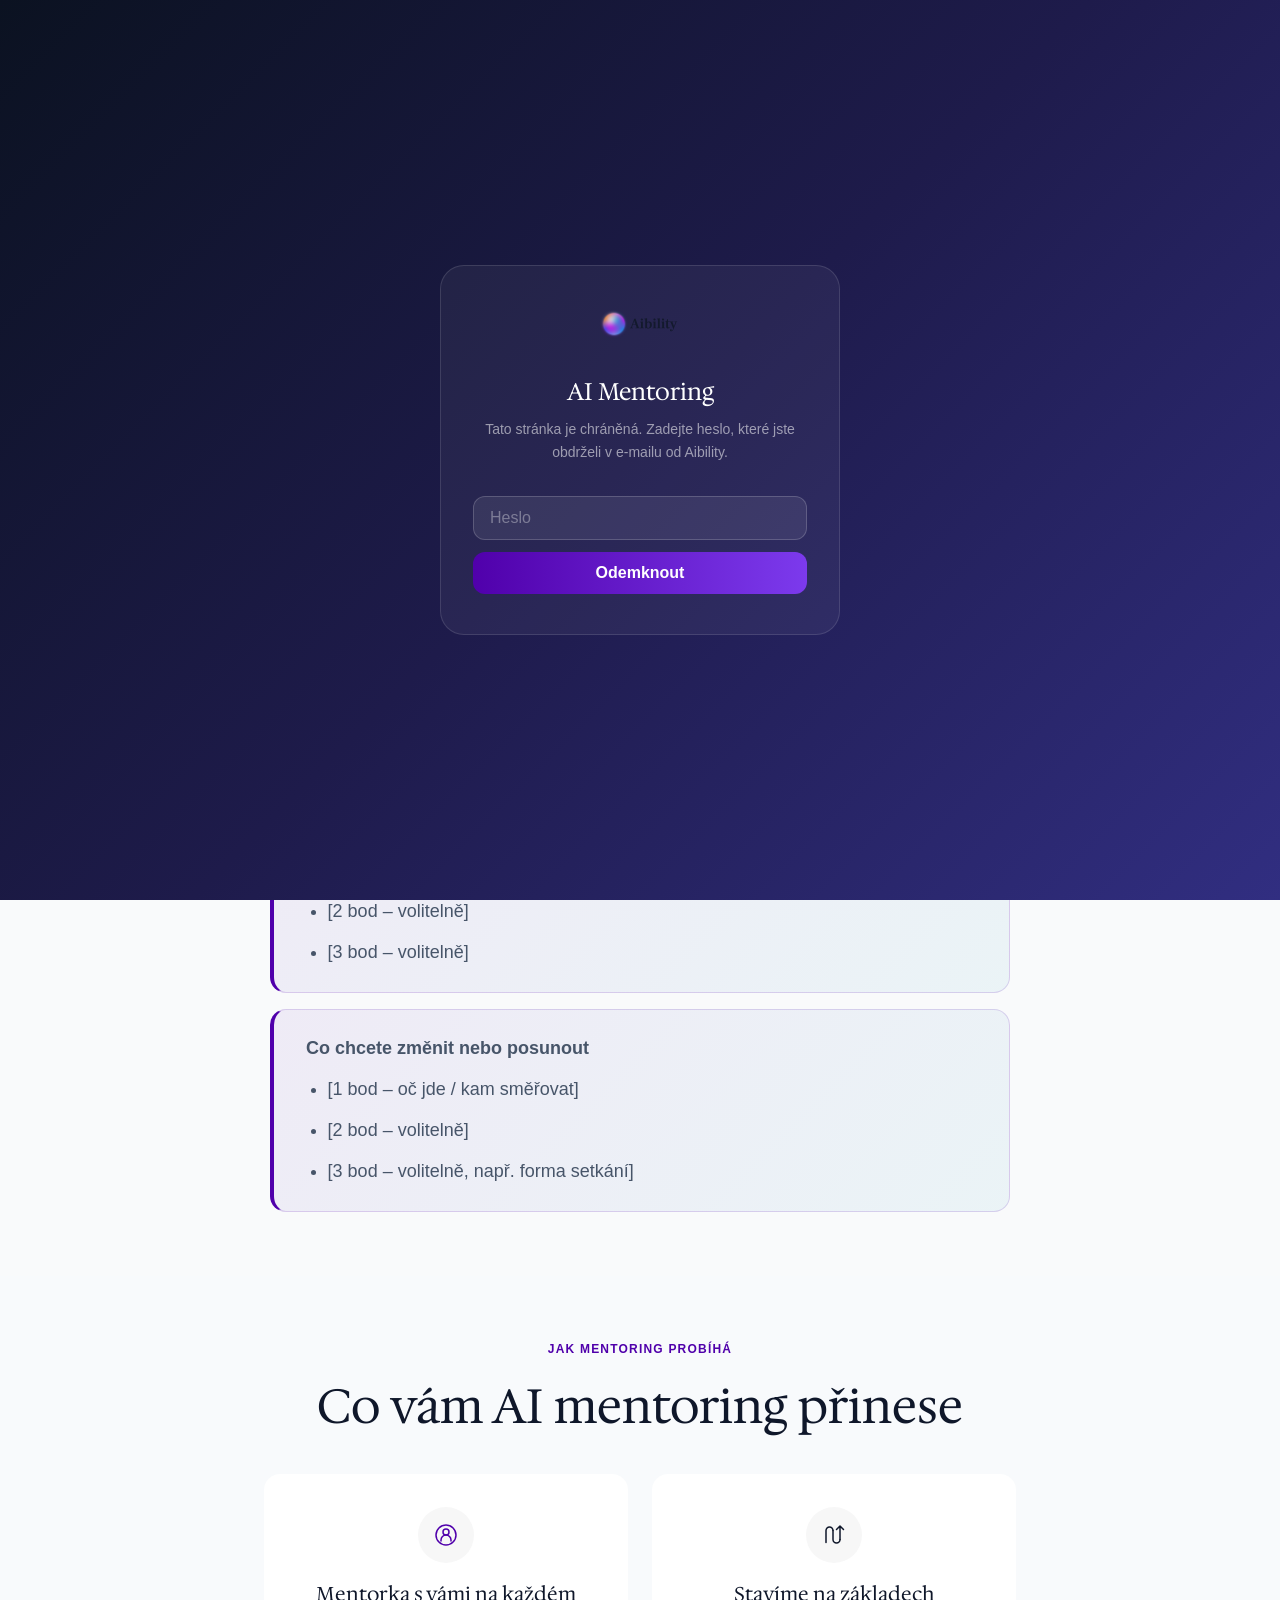
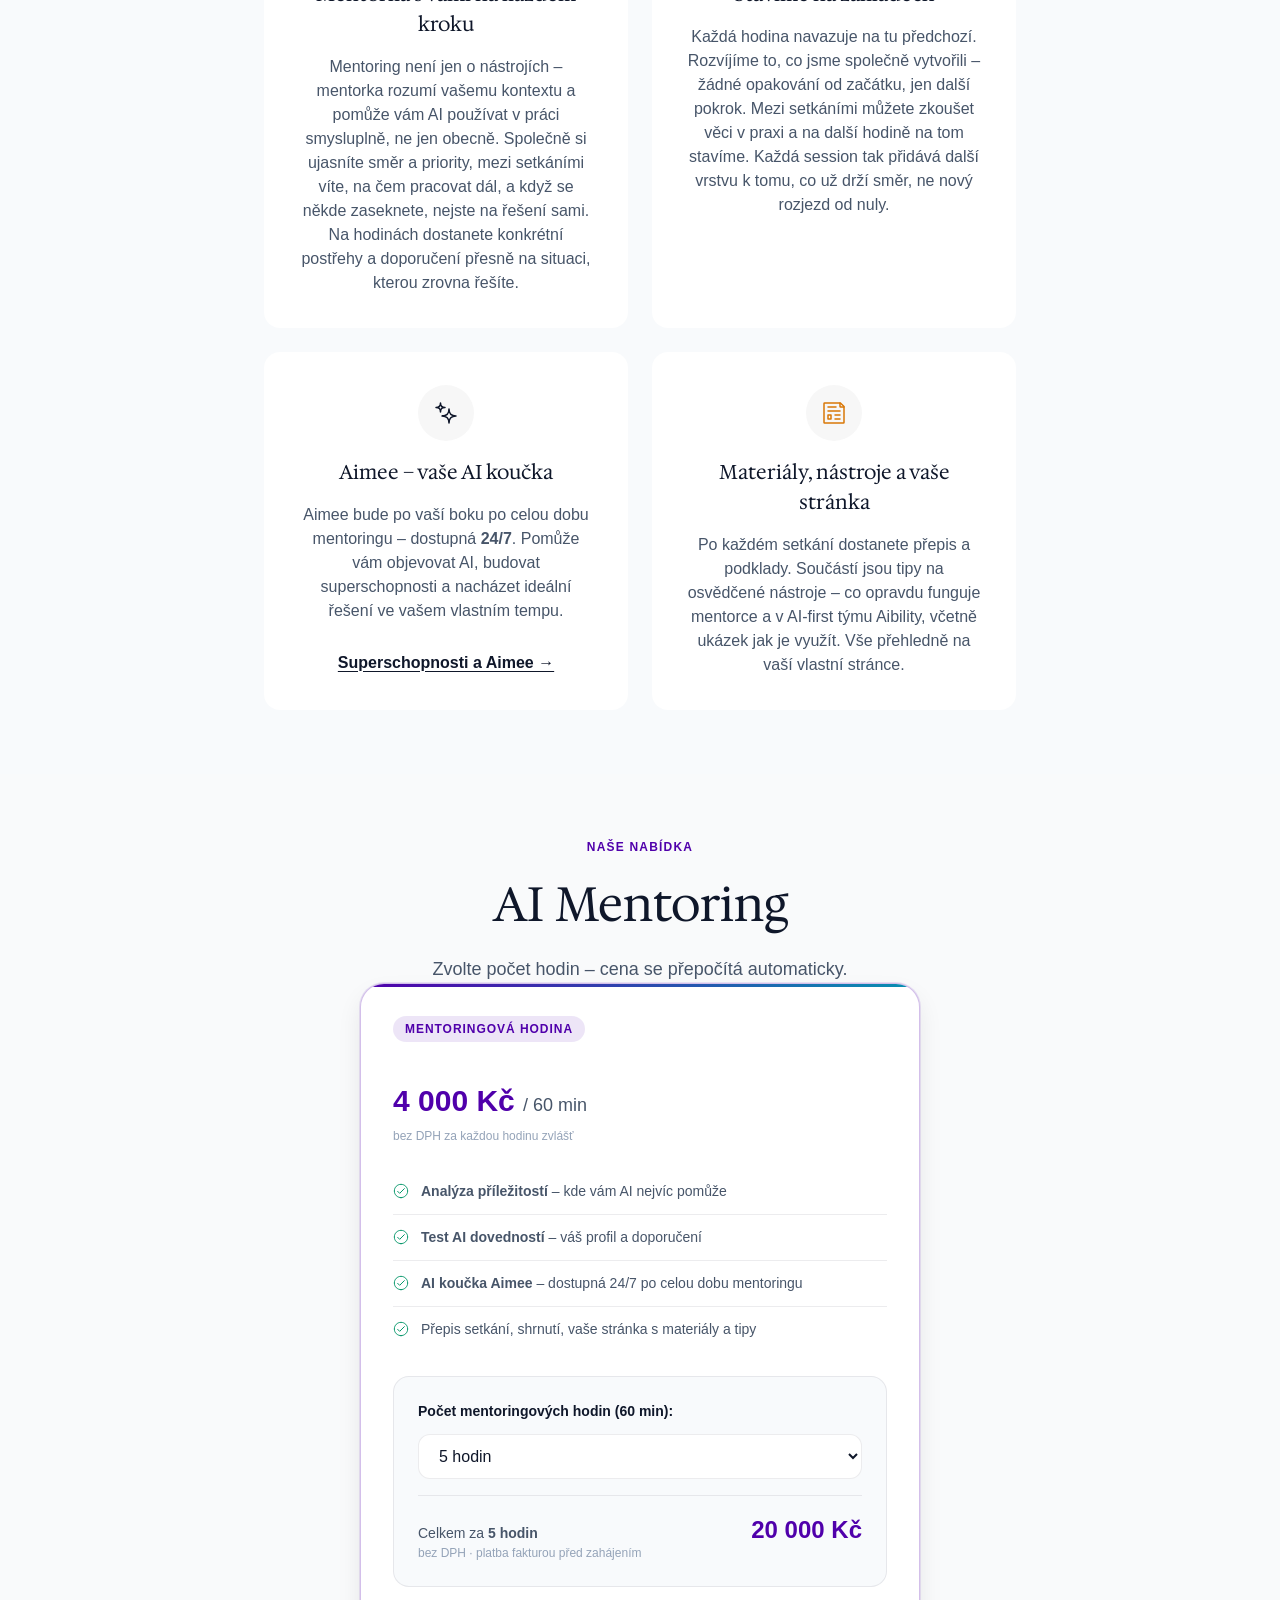
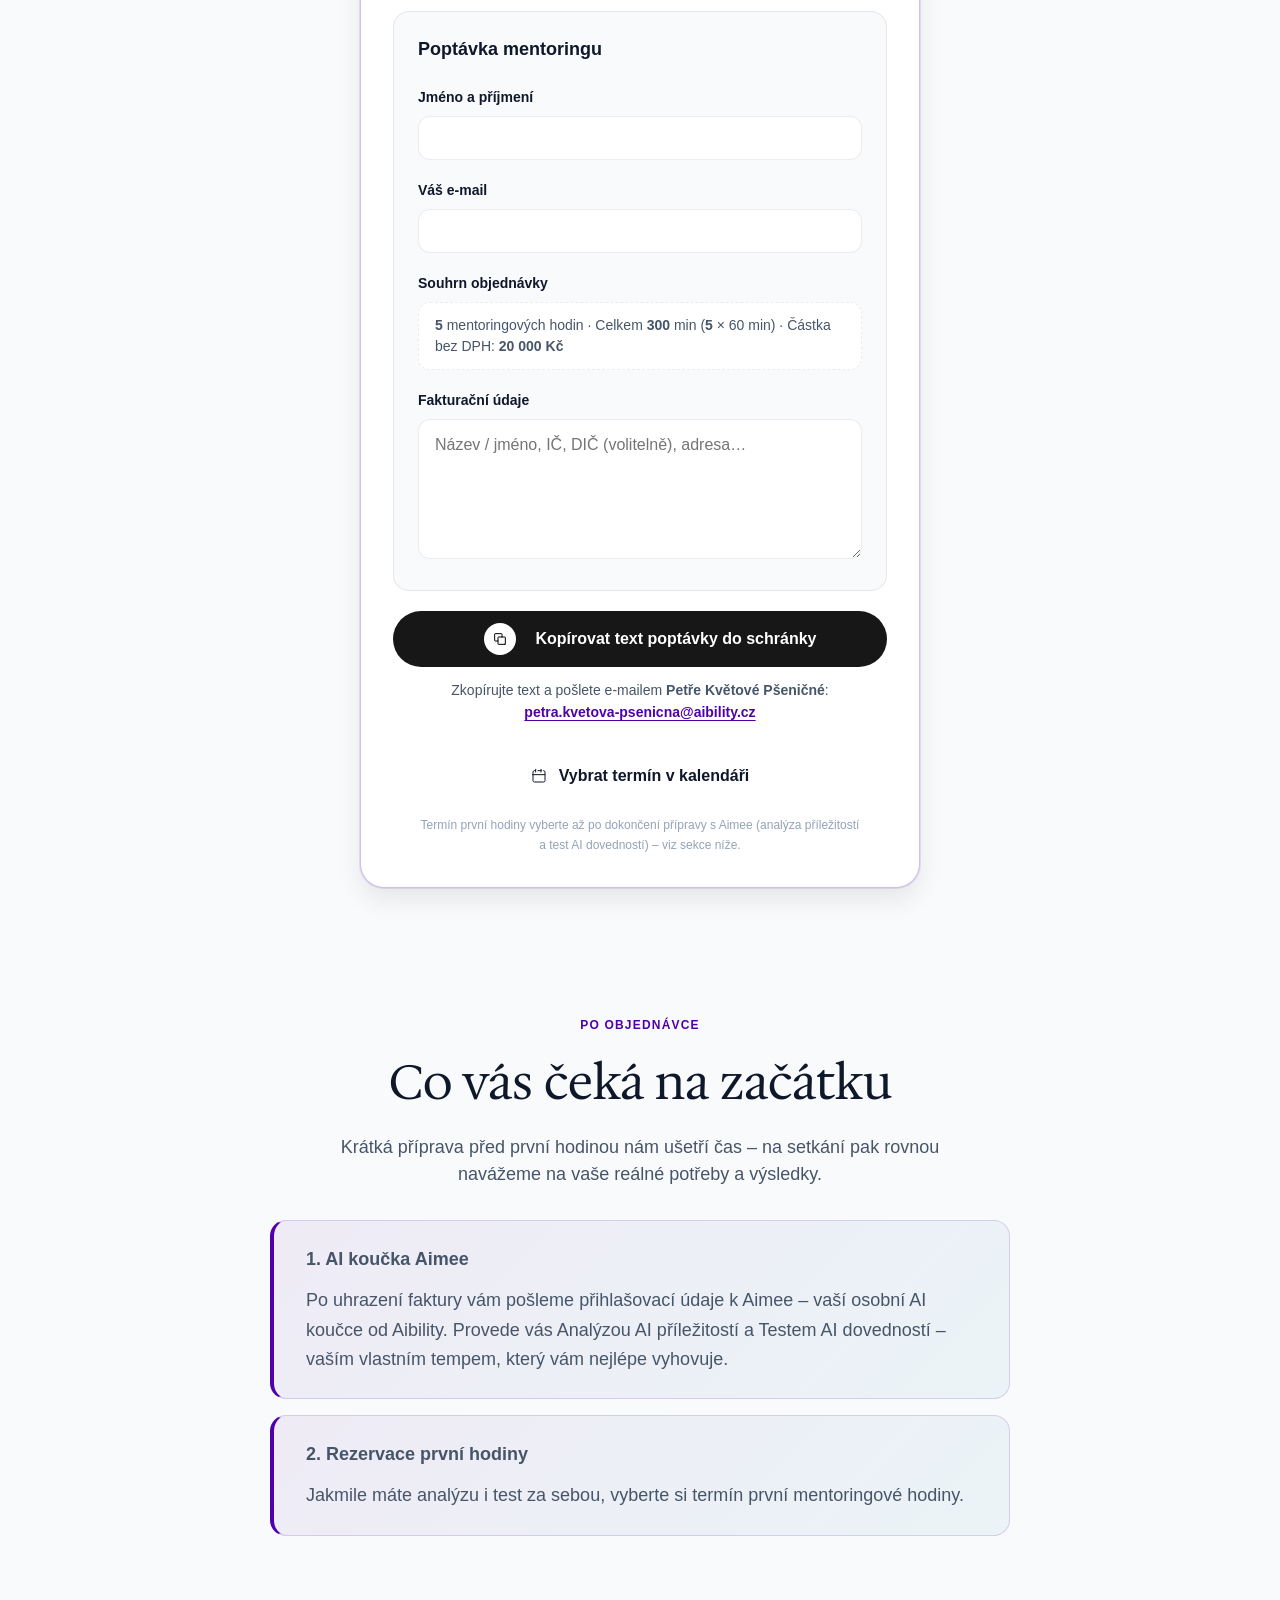
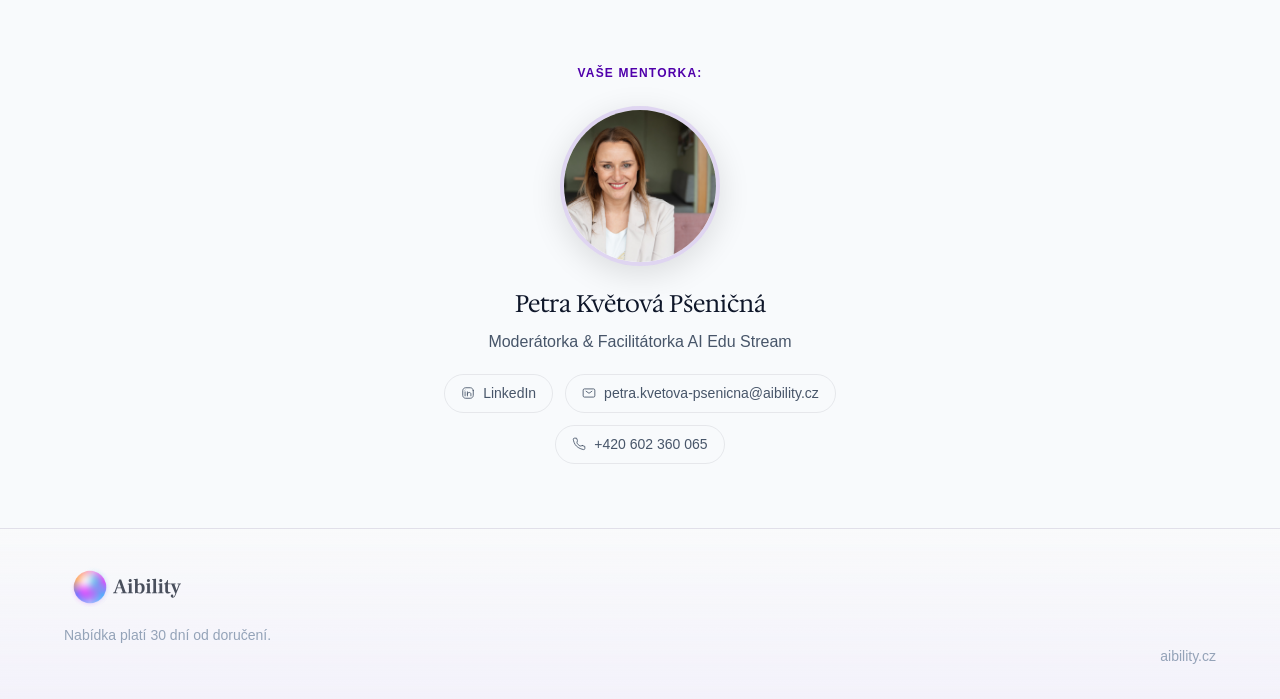
==== commit b784b481: "Aktualizace vzoru nabidky mentoringu (obsah, prubeh, navigace) Made-with: Cursor" ====
--- a/vzor/index.html
+++ b/vzor/index.html
@@ -156,6 +156,16 @@
             color: var(--color-text-secondary);
             line-height: var(--leading-relaxed);
         }
+        .focus-notes {
+            list-style: disc;
+            margin: 0;
+            padding-left: 1.35rem;
+            font-size: var(--text-lg);
+            color: var(--color-text-secondary);
+            line-height: var(--leading-relaxed);
+        }
+        .focus-notes li { margin-bottom: var(--space-3); }
+        .focus-notes li:last-child { margin-bottom: 0; }
 
         /* ── Pricing ──────────────────────────────────────────── */
         .pricing-card {
@@ -508,11 +518,34 @@
             box-sizing: border-box;
         }
 
+        a.poptavka-email-link {
+            color: #5000AB;
+            font-weight: var(--font-semibold);
+            text-decoration: underline;
+            text-underline-offset: 3px;
+            word-break: break-all;
+        }
+        a.poptavka-email-link:hover {
+            color: #3d007d;
+        }
+
         /* ── Responsive hero headline ─────────────────────────── */
         @media (min-width: 768px) {
             .hero--mentoring .hero__title {
                 font-size: clamp(2rem, 4vw, 3rem);
             }
+        }
+
+        /* Horní lišta (logo + menu) zůstane u horního okraje při scrollování */
+        #header.header {
+            position: sticky;
+            top: 0;
+            z-index: 5000;
+            width: 100%;
+            box-sizing: border-box;
+        }
+        html {
+            scroll-padding-top: 6rem;
         }
     </style>
 </head>
@@ -558,6 +591,7 @@
                 <li><a href="#potreby" class="header__nav-item">Co řešíme</a></li>
                 <li><a href="#prubeh" class="header__nav-item">Průběh</a></li>
                 <li><a href="#nabidka" class="header__nav-item">Nabídka</a></li>
+                <li><a href="#po-objednavce" class="header__nav-item" aria-label="Co vás čeká na začátku">Začátek</a></li>
                 <li><a href="#mentorka" class="header__nav-item">Mentorka</a></li>
             </ul>
         </nav>
@@ -593,41 +627,24 @@
      ════════════════════════════════════════════════════════════════ -->
 <section class="section" id="potreby">
     <div class="container" style="max-width: 800px;">
-        <span class="section__eyebrow">Vaše situace</span>
-        <h2 class="section__title">Co řešíme a&nbsp;na co se zaměříme</h2>
-
-        <div class="need-card">
-            <!-- VZOR: 2–3 věty o situaci klientky → -->
-            <p>
-                [Popis situace klientky – kde se nachází, co ji brzdí, proč mentoring dává smysl. 2–3 věty, konkrétně a bez keců.]
-            </p>
+        <span class="section__eyebrow">Úvodem</span>
+        <h2 class="section__title">Co řešíme</h2>
+
+        <div class="need-card" style="margin-top: var(--space-8);">
+            <p style="margin: 0 0 var(--space-3) 0;"><strong>Aktuální situace</strong></p>
+            <ul class="focus-notes">
+                <li>[1 bod – co je teď, z čeho vycházíme]</li>
+                <li>[2 bod – volitelně]</li>
+                <li>[3 bod – volitelně]</li>
+            </ul>
         </div>
-
-        <div class="cards-grid cards-grid--3" style="margin-top: var(--space-8);">
-            <div class="feature-card">
-                <div class="feature-card__icon feature-card__icon--purple">
-                    <i class="iconoir-user-circle"></i>
-                </div>
-                <h3 class="feature-card__title">Kdo jste</h3>
-                <!-- VZOR: → -->
-                <p class="feature-card__description">[Profil klientky – role, obor, kontext.]</p>
-            </div>
-            <div class="feature-card">
-                <div class="feature-card__icon feature-card__icon--teal">
-                    <i class="iconoir-sparks"></i>
-                </div>
-                <h3 class="feature-card__title">Výchozí bod</h3>
-                <!-- VZOR: → -->
-                <p class="feature-card__description">[Úroveň znalostí a zkušeností s AI.]</p>
-            </div>
-            <div class="feature-card">
-                <div class="feature-card__icon feature-card__icon--pink">
-                    <i class="iconoir-target"></i>
-                </div>
-                <h3 class="feature-card__title">Cíl</h3>
-                <!-- VZOR: → -->
-                <p class="feature-card__description">[Co konkrétně chceme dosáhnout po mentoringu.]</p>
-            </div>
+        <div class="need-card" style="margin-top: var(--space-4);">
+            <p style="margin: 0 0 var(--space-3) 0;"><strong>Co chcete změnit nebo posunout</strong></p>
+            <ul class="focus-notes">
+                <li>[1 bod – oč jde / kam směřovat]</li>
+                <li>[2 bod – volitelně]</li>
+                <li>[3 bod – volitelně, např. forma setkání]</li>
+            </ul>
         </div>
     </div>
 </section>
@@ -638,37 +655,37 @@
 <section class="section" id="prubeh" style="background: var(--color-bg-secondary);">
     <div class="container" style="max-width: 800px;">
         <span class="section__eyebrow">Jak mentoring probíhá</span>
-        <h2 class="section__title">Co získáte na každé hodině</h2>
-        <p class="section__description">Mentoring je konzultace na míru – ukážu nástroje, dám doporučení, ale velká část je vaše vlastní práce a samostudium.</p>
+        <h2 class="section__title">Co vám AI mentoring přinese</h2>
 
         <div class="cards-grid cards-grid--2" style="margin-top: var(--space-8);">
             <div class="feature-card">
-                <div class="feature-card__icon feature-card__icon--purple">
-                    <i class="iconoir-search"></i>
+                <div class="feature-card__icon feature-card__icon--pink">
+                    <i class="iconoir-user-circle"></i>
                 </div>
-                <h3 class="feature-card__title">Zmapování a očekávání</h3>
-                <p class="feature-card__description">Na základě analýzy příležitostí a testu AI dovedností společně zjistíme, na co se nejvíc zaměřit. Na první hodině si nastavíme očekávání a směr.</p>
+                <h3 class="feature-card__title">Mentorka s vámi na každém kroku</h3>
+                <p class="feature-card__description">Mentoring není jen o nástrojích – mentorka rozumí vašemu kontextu a pomůže vám AI používat v práci smysluplně, ne jen obecně. Společně si ujasníte směr a priority, mezi setkáními víte, na čem pracovat dál, a když se někde zaseknete, nejste na řešení sami. Na hodinách dostanete konkrétní postřehy a doporučení přesně na situaci, kterou zrovna řešíte.</p>
             </div>
             <div class="feature-card">
                 <div class="feature-card__icon feature-card__icon--teal">
                     <i class="iconoir-path-arrow"></i>
                 </div>
-                <h3 class="feature-card__title">Postupné kroky</h3>
-                <p class="feature-card__description">V dalších hodinách se vždy soustředíme na to, co právě řešíte – konkrétní úkoly, ne obecná teorie.</p>
+                <h3 class="feature-card__title">Stavíme na základech</h3>
+                <p class="feature-card__description">Každá hodina navazuje na tu předchozí. Rozvíjíme to, co jsme společně vytvořili – žádné opakování od začátku, jen další pokrok. Mezi setkáními můžete zkoušet věci v praxi a na další hodině na tom stavíme. Každá session tak přidává další vrstvu k tomu, co už drží směr, ne nový rozjezd od nuly.</p>
             </div>
             <div class="feature-card">
-                <div class="feature-card__icon feature-card__icon--pink">
-                    <i class="iconoir-book-stack"></i>
+                <div class="feature-card__icon feature-card__icon--purple">
+                    <i class="iconoir-sparks"></i>
                 </div>
-                <h3 class="feature-card__title">Materiály a přepis</h3>
-                <p class="feature-card__description">Po každém setkání dostanete přepis a podklady, se kterými můžete dál pracovat ve svých nástrojích.</p>
+                <h3 class="feature-card__title">Aimee – vaše AI koučka</h3>
+                <p class="feature-card__description">Aimee bude po vaší boku po celou dobu mentoringu – dostupná <strong>24/7</strong>. Pomůže vám objevovat AI, budovat superschopnosti a nacházet ideální řešení ve vašem vlastním tempu.</p>
+                <p style="margin-top: var(--space-3);"><a href="https://aibility.cz/superpowers" target="_blank" rel="noopener" style="display: inline-flex; align-items: center; gap: 0.3em; font-weight: 600; color: var(--color-primary); text-decoration: underline; text-underline-offset: 3px;">Superschopnosti a Aimee&nbsp;→</a></p>
             </div>
             <div class="feature-card">
                 <div class="feature-card__icon feature-card__icon--yellow">
                     <i class="iconoir-journal-page"></i>
                 </div>
-                <h3 class="feature-card__title">Vaše vlastní stránka</h3>
-                <p class="feature-card__description">K mentoringu patří jednoduchá webová stránka jen pro vás – shrnutí probíraného, tipy na nástroje a materiály, vše na jednom místě.</p>
+                <h3 class="feature-card__title">Materiály, nástroje a vaše stránka</h3>
+                <p class="feature-card__description">Po každém setkání dostanete přepis a podklady. Součástí jsou tipy na osvědčené nástroje – co opravdu funguje mentorce a v AI-first týmu Aibility, včetně ukázek jak je využít. Vše přehledně na vaší vlastní stránce.</p>
             </div>
         </div>
     </div>
@@ -697,19 +714,15 @@
                 </li>
                 <li>
                     <i class="iconoir-check-circle"></i>
-                    <span><strong>Test AI dovedností</strong> (hodnota 489&nbsp;Kč) – váš profil a doporučení</span>
+                    <span><strong>Test AI dovedností</strong> – váš profil a doporučení</span>
                 </li>
                 <li>
                     <i class="iconoir-check-circle"></i>
-                    <span class="pricing-list__text"><strong>Aimee</strong> – AI koučka k&nbsp;dispozici po dobu aktivního mentoringu. <a href="https://aibility.cz/superpowers" target="_blank" rel="noopener">Superschopnosti a&nbsp;Aimee&nbsp;→</a></span>
+                    <span><strong>AI koučka Aimee</strong> – dostupná 24/7 po celou dobu mentoringu</span>
                 </li>
                 <li>
                     <i class="iconoir-check-circle"></i>
                     <span>Přepis setkání, shrnutí, vaše stránka s&nbsp;materiály a tipy</span>
-                </li>
-                <li>
-                    <i class="iconoir-check-circle"></i>
-                    <span>Pravidelná setkání podle zvoleného počtu hodin</span>
                 </li>
             </ul>
 
@@ -765,8 +778,9 @@
                         <i class="iconoir-copy btn__icon" style="margin-right: 4px;"></i>
                         Kopírovat text poptávky do schránky
                     </button>
-                    <p style="font-size: var(--text-sm); color: var(--color-text-secondary); margin-top: var(--space-3); text-align: center;">
-                        Zkopírujte text a pošlete e-mailem na <a href="mailto:petra.kvetova-psenicna@aibility.cz">petra.kvetova-psenicna@aibility.cz</a>
+                    <p style="font-size: var(--text-sm); color: var(--color-text-secondary); margin-top: var(--space-3); text-align: center; line-height: var(--leading-relaxed);">
+                        Zkopírujte text a pošlete e-mailem <strong>Petře Květové Pšeničné</strong>:<br />
+                        <a class="poptavka-email-link" href="mailto:petra.kvetova-psenicna@aibility.cz?subject=Objedn%C3%A1vka%20mentoringu" aria-label="E-mail Petry Květové Pšeničné (otevře výchozí poštovní program)">petra.kvetova-psenicna@aibility.cz</a>
                     </p>
                 </div>
 
@@ -778,10 +792,31 @@
                     <i class="iconoir-calendar btn__icon" style="margin-right: 4px;"></i>
                     Vybrat termín v kalendáři
                 </a>
-                <p style="font-size: var(--text-xs); color: var(--color-text-tertiary); margin-top: var(--space-3);">
-                    Termín si rezervujte po obdržení a uhrazení faktury.
+                <p style="font-size: var(--text-xs); color: var(--color-text-tertiary); margin-top: var(--space-3); max-width: 28rem; margin-left: auto; margin-right: auto; line-height: var(--leading-relaxed);">
+                    Termín první hodiny vyberte až po dokončení přípravy s Aimee (analýza příležitostí a test AI dovedností) – viz sekce níže.
                 </p>
             </div>
+        </div>
+    </div>
+</section>
+
+<!-- ════════════════════════════════════════════════════════════════
+     PO OBJEDNÁVCE – kroky před první hodinou (po sekci Nabídka)
+     ════════════════════════════════════════════════════════════════ -->
+<section class="section" id="po-objednavce">
+    <div class="container" style="max-width: 800px;">
+        <span class="section__eyebrow">Po objednávce</span>
+        <h2 class="section__title">Co vás čeká na začátku</h2>
+        <p class="section__description">Krátká příprava před první hodinou nám ušetří čas – na setkání pak rovnou navážeme na vaše reálné potřeby a výsledky.</p>
+
+        <div class="need-card" style="margin-top: var(--space-8);">
+            <p style="margin: 0 0 var(--space-3) 0;"><strong>1. AI koučka Aimee</strong></p>
+            <p style="margin: 0;">Po uhrazení faktury vám pošleme přihlašovací údaje k Aimee – vaší osobní AI koučce od Aibility. Provede vás Analýzou AI příležitostí a Testem AI dovedností – vaším vlastním tempem, který vám nejlépe vyhovuje.</p>
+        </div>
+        <div class="need-card" style="margin-top: var(--space-4);">
+            <p style="margin: 0 0 var(--space-3) 0;"><strong>2. Rezervace první hodiny</strong></p>
+            <p style="margin: 0;">Jakmile máte analýzu i test za sebou, vyberte si termín první mentoringové hodiny.</p>
+        </div>
     </div>
 </section>
 
@@ -790,7 +825,7 @@
      ════════════════════════════════════════════════════════════════ -->
 <section class="section" id="mentorka" style="background: var(--color-bg-secondary);">
     <div class="container mentor-wrap">
-        <span class="section__eyebrow">TVOJE MENTORKA</span>
+        <span class="section__eyebrow">Vaše mentorka:</span>
         <div style="margin-top: var(--space-6); display: flex; flex-direction: column; align-items: center;">
             <img src="assets/images/mentor_petra.jpg" alt="Petra Květová Pšeničná" class="mentor-photo" />
             <h2 class="mentor-name" style="font-family: var(--font-family-headings);">Petra Květová Pšeničná</h2>
--- a/vzor/css/styles.css
+++ b/vzor/css/styles.css
@@ -2464,14 +2464,14 @@
    ========================================================================== */
 
 .header {
-    position: fixed;
+    position: sticky;
     top: 0;
-    left: 0;
-    right: 0;
-    z-index: 900;
+    z-index: 5000;
     width: 100%;
     padding: var(--space-5);
     pointer-events: none;
+    box-sizing: border-box;
+    isolation: isolate;
 }
 
 .header__container {
